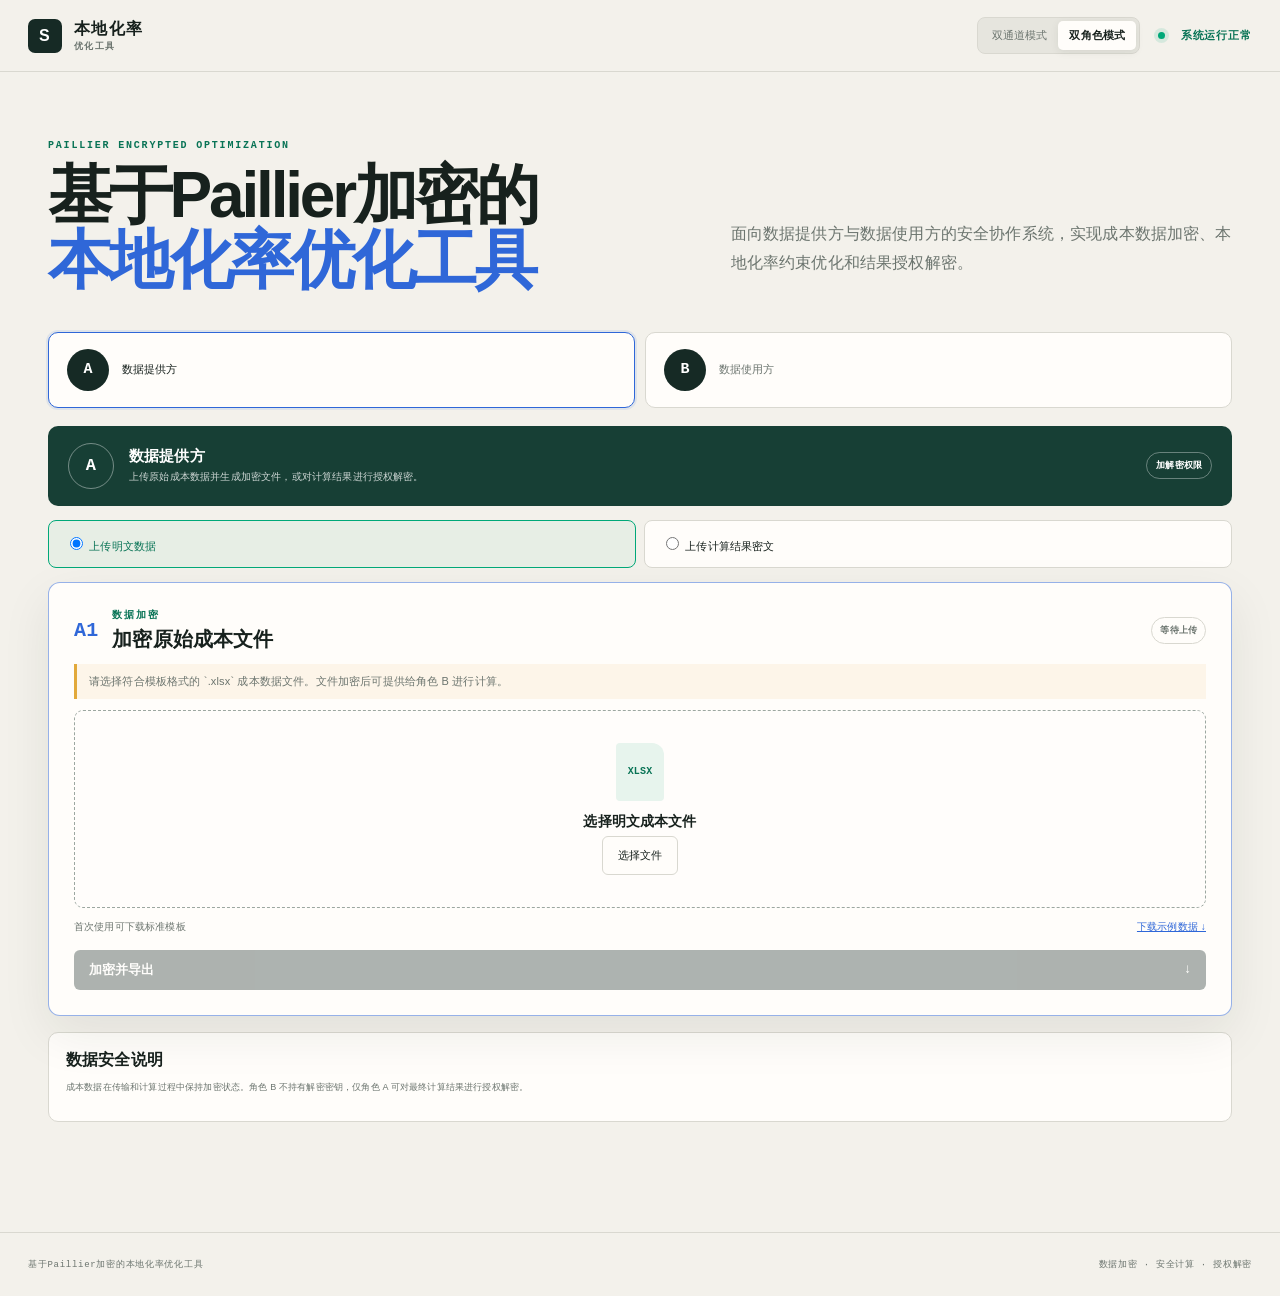
==== examples/optimization-demo/workflow.html @ 7ff5cc7e "feat(protocols): implement SOCI-plus secure protocols and optimization operator Replace the decrypt-" ====
<!doctype html>
<html lang="zh-CN"><head><meta charset="utf-8"><meta name="viewport" content="width=device-width,initial-scale=1"><title>基于Paillier加密的本地化率优化工具</title><link rel="stylesheet" href="styles.css"><link rel="stylesheet" href="workflow.css"><link rel="stylesheet" href="role-workflow.css"><link rel="stylesheet" href="mode-nav.css"></head>
<body><header class="topbar"><a class="brand" href="index.html"><span class="brand-mark">S</span><span>本地化率<b>优化工具</b></span></a><div class="top-actions"><nav class="mode-nav" aria-label="模式切换"><a href="index.html">双通道模式</a><a class="active" href="workflow.html">双角色模式</a></nav><span class="status"><i></i> 系统运行正常</span></div></header>
<main class="flow-main">
  <section class="flow-hero"><div><p class="eyebrow">PAILLIER ENCRYPTED OPTIMIZATION</p><h1>基于Paillier加密的<br><em>本地化率优化工具</em></h1></div><p>面向数据提供方与数据使用方的安全协作系统，实现成本数据加密、本地化率约束优化和结果授权解密。</p></section>
  <nav class="role-switch"><button class="active" data-role="owner"><b>A</b><span>数据提供方</span></button><button data-role="compute"><b>B</b><span>数据使用方</span></button></nav>

  <section class="role-panel" id="ownerPanel">
    <div class="role-banner owner"><span>A</span><div><b>数据提供方</b><p>上传原始成本数据并生成加密文件，或对计算结果进行授权解密。</p></div><em>加解密权限</em></div>
    <div class="input-choice"><label><input type="radio" name="ownerInput" value="plain" checked> 上传明文数据</label><label><input type="radio" name="ownerInput" value="encrypted"> 上传计算结果密文</label></div>
    <article class="flow-card active" id="ownerPlainCard"><div class="flow-card-head"><span class="big-step">A1</span><div><p class="step-label">数据加密</p><h2>加密原始成本文件</h2></div><span class="stage-state">等待上传</span></div><p class="privacy-note">请选择符合模板格式的 `.xlsx` 成本数据文件。文件加密后可提供给角色 B 进行计算。</p><div class="dropzone" id="ownerPlainDrop"><span class="file-glyph">XLSX</span><h3>选择明文成本文件</h3><input id="ownerPlainFile" type="file" accept=".xlsx" hidden><button class="secondary-button">选择文件</button></div><div class="sample-line"><span>首次使用可下载标准模板</span><a href="sample-costs.xlsx" download>下载示例数据 ↓</a></div><div id="ownerPlainMeta" class="file-meta hidden"></div><button id="ownerEncrypt" class="primary-action" disabled>加密并导出 <b>↓</b></button></article>
    <article class="flow-card hidden" id="ownerEncryptedCard"><div class="flow-card-head"><span class="big-step">A2</span><div><p class="step-label">结果解密</p><h2>解密计算结果</h2></div><span class="stage-state">等待上传</span></div><p class="privacy-note">请选择角色 B 返回的计算结果文件。系统仅解密结果列，原始成本数据保持密文状态。</p><div class="dropzone" id="ownerResultDrop"><span class="file-glyph dark-file">ENC</span><h3>选择计算结果文件</h3><input id="ownerResultFile" type="file" accept=".enc" hidden><button class="secondary-button">选择文件</button></div><div id="ownerResultMeta" class="package-check hidden"></div><button id="ownerDecrypt" class="primary-action" disabled>解密结果并导出 <b>◇</b></button><div id="ownerDecoded" class="decrypted-result hidden"></div></article>
  </section>

  <section class="role-panel hidden" id="computePanel">
    <div class="role-banner compute"><span>B</span><div><b>数据使用方</b><p>导入加密成本文件，设置本地化率要求并执行优化计算。</p></div><em>计算权限</em></div>
    <article class="flow-card active"><div class="flow-card-head"><span class="big-step">B1</span><div><p class="step-label">本地化率优化</p><h2>执行加密数据优化计算</h2></div><span class="stage-state">等待上传</span></div><div class="dropzone" id="computeDrop"><span class="file-glyph dark-file">ENC</span><h3>选择加密成本文件</h3><input id="computeFile" type="file" accept=".enc" hidden><button class="secondary-button">选择文件</button></div><div id="computeMeta" class="package-check hidden"></div><div class="threshold-row"><label>最低本地化率</label><input id="computeThreshold" type="number" min="0" max="0.999999" step="0.01" value="0.5"><span>取值范围：0 ≤ T &lt; 1</span></div><button id="computeOptimize" class="primary-action" disabled>开始优化计算 <b>→</b></button><div id="computeResult" class="result-cipher hidden"><span>加密计算结果</span><b>计算完成</b><code></code><small>结果需由角色 A 授权解密后方可查看。</small></div><button id="computeExport" class="primary-action hidden">导出计算结果 <b>↓</b></button></article>
  </section>
  <aside class="side-card role-boundary"><b>数据安全说明</b><p>成本数据在传输和计算过程中保持加密状态。角色 B 不持有解密密钥，仅角色 A 可对最终计算结果进行授权解密。</p></aside>
</main><footer><span>基于Paillier加密的本地化率优化工具</span><span>数据加密 · 安全计算 · 授权解密</span></footer><script src="role-workflow.js"></script></body></html>
---- examples/optimization-demo/styles.css ----
:root{--bg:#f3f1eb;--card:#fffdfa;--ink:#17211d;--muted:#6c756f;--line:#d9d8d0;--green:#00a878;--green-dark:#087355;--blue:#2f67d8;--navy:#162a25;--amber:#e2a93b;--shadow:0 18px 50px rgba(24,37,31,.08)}*{box-sizing:border-box}html{scroll-behavior:smooth}body{margin:0;background:var(--bg);color:var(--ink);font-family:Inter,"Noto Sans SC","Microsoft YaHei",sans-serif;letter-spacing:.01em}.topbar{height:72px;padding:0 max(28px,calc((100vw - 1400px)/2));display:flex;align-items:center;justify-content:space-between;border-bottom:1px solid var(--line);background:rgba(243,241,235,.88);backdrop-filter:blur(14px);position:sticky;top:0;z-index:20}.brand{display:flex;align-items:center;gap:12px;color:var(--ink);text-decoration:none;font-weight:800;letter-spacing:.08em}.brand b{display:block;font-size:9px;font-weight:600;letter-spacing:.16em;color:var(--muted)}.brand-mark{display:grid;place-items:center;width:34px;height:34px;background:var(--navy);color:white;border-radius:7px}.top-actions{display:flex;align-items:center;gap:18px}.status{font:600 11px monospace;color:var(--green-dark);letter-spacing:.08em}.status i{display:inline-block;width:7px;height:7px;background:var(--green);border-radius:50%;box-shadow:0 0 0 4px rgba(0,168,120,.12);margin-right:8px}.icon-button,.text-button{border:0;background:transparent;color:var(--muted);cursor:pointer}.icon-button{font-size:21px}main{max-width:1400px;margin:auto;padding:0 28px 80px}.hero{display:grid;grid-template-columns:1.2fr .8fr;gap:80px;align-items:end;padding:68px 0 52px}.eyebrow,.step-label{font:700 10px monospace;color:var(--green-dark);letter-spacing:.18em}.hero h1{font-size:clamp(44px,5vw,72px);line-height:1.02;margin:14px 0 0;letter-spacing:-.055em}.hero h1 em{font-style:normal;color:var(--green-dark)}.hero-copy{padding-bottom:7px}.hero-copy p{font-size:16px;line-height:1.8;color:var(--muted);max-width:570px}.legend{display:flex;gap:24px;margin-top:25px;font-size:12px;color:var(--muted)}.dot{display:inline-block;width:8px;height:8px;border-radius:2px;margin-right:7px}.dot.raw{background:var(--amber)}.dot.cipher{background:var(--blue)}.dot.enclave{background:var(--green)}.workspace{display:grid;grid-template-columns:minmax(410px,.86fr) minmax(560px,1.14fr);gap:20px;align-items:start}.panel,.results{background:var(--card);border:1px solid var(--line);border-radius:14px;box-shadow:var(--shadow)}.panel{padding:28px}.panel-head,.threshold-title,.solution-head,.result-title{display:flex;align-items:center;justify-content:space-between}.panel h2,.results h2{margin:3px 0;font-size:24px}.panel-head p{margin:0}.text-button{font-size:12px;text-decoration:underline;text-underline-offset:4px}.hint{font-size:12px;color:var(--muted);margin:15px 0}.table-wrap{max-height:370px;overflow:auto;border:1px solid var(--line);border-radius:8px}table{border-collapse:collapse;width:100%;font-size:12px}th{position:sticky;top:0;background:#eeece5;color:var(--muted);font:600 10px monospace;letter-spacing:.08em;z-index:2}th,td{padding:9px;border-bottom:1px solid var(--line);text-align:center}td:first-child{font-weight:700;color:var(--muted)}td input{width:100%;min-width:68px;padding:8px 7px;border:1px solid transparent;border-radius:5px;text-align:right;background:#f4f3ee;color:var(--ink);font:500 12px monospace}td input:focus{outline:0;border-color:var(--green);background:white;box-shadow:0 0 0 3px rgba(0,168,120,.1)}td input.unavailable{background:repeating-linear-gradient(135deg,#f3f1ec,#f3f1ec 4px,#ebe9e3 4px,#ebe9e3 8px)}.add-button{width:100%;padding:10px;border:1px dashed var(--line);background:transparent;color:var(--muted);cursor:pointer;margin-top:9px;border-radius:7px}.threshold-block{margin:25px 0}.threshold-title label{font-size:13px;font-weight:700}.threshold-title output{font:700 18px monospace;color:var(--green-dark)}input[type=range]{width:100%;accent-color:var(--green);margin:15px 0 5px}.range-label{display:flex;justify-content:space-between;color:var(--muted);font:9px monospace}.run-button{width:100%;border:0;border-radius:8px;padding:17px 20px;background:var(--navy);color:white;display:flex;justify-content:space-between;font-weight:700;cursor:pointer;transition:.2s}.run-button:hover{background:var(--green-dark);transform:translateY(-1px)}.run-button:disabled{opacity:.7}.run-state{font:600 10px monospace;padding:7px 10px;border:1px solid var(--line);border-radius:99px;color:var(--muted)}.pipeline{display:grid;grid-template-columns:1fr 1fr;gap:10px;margin-top:21px}.process-step{min-height:142px;border:1px solid var(--line);border-radius:9px;padding:17px;display:flex;gap:14px;position:relative;transition:.35s;background:rgba(255,255,255,.4)}.process-step.wide{grid-column:span 2;min-height:120px}.process-step.active{border-color:var(--blue);background:rgba(47,103,216,.055);box-shadow:inset 3px 0 var(--blue)}.process-step.done{border-color:rgba(0,168,120,.45)}.process-step.done .step-icon{background:var(--green);color:white;border-color:var(--green)}.step-icon{flex:0 0 34px;height:34px;border:1px solid var(--line);border-radius:50%;display:grid;place-items:center;font:700 10px monospace;color:var(--muted)}.step-icon.shield{border-radius:8px}.process-step h3{font-size:14px;margin:2px 0 8px}.process-step p{font-size:11px;line-height:1.55;color:var(--muted);margin:0}.process-step code{display:block;margin-top:10px;color:var(--blue);font-size:10px;white-space:normal}.metrics{display:flex;gap:35px;margin-top:14px}.metrics span{font-size:10px;color:var(--muted)}.metrics b{display:block;font:700 20px monospace;color:var(--ink);margin-bottom:3px}.enclave-tag{position:absolute;right:16px;top:16px;font:700 9px monospace;color:var(--green-dark);border:1px solid rgba(0,168,120,.35);padding:5px 8px;border-radius:3px}.disclaimer{display:flex;gap:14px;background:#f0eee7;margin-top:12px;padding:13px;border-radius:7px;font-size:10px;line-height:1.5;color:var(--muted)}.disclaimer b{color:var(--ink);white-space:nowrap}.results{margin-top:20px;padding:30px}.results.hidden{display:none}.optimal-badge{font:700 10px monospace;color:var(--green-dark);border:1px solid rgba(0,168,120,.35);padding:8px 11px;border-radius:99px}.result-grid{display:grid;grid-template-columns:repeat(3,1fr);gap:10px;margin:25px 0}.result-grid article{padding:22px;background:#f1efe9;border-radius:8px}.result-grid span,.result-grid small{display:block;font-size:10px;color:var(--muted)}.result-grid strong{display:block;font:700 28px monospace;margin:12px 0}.result-grid strong.valid{color:var(--green-dark)}.ratio-bar{height:4px;background:#d9d7d0;position:relative;margin-top:18px}.ratio-bar i{display:block;height:100%;width:0;background:var(--green);transition:width .7s}.ratio-bar em{position:absolute;top:-4px;height:12px;width:2px;background:var(--ink)}.solution-card{border:1px solid var(--line);border-radius:9px;padding:22px}.solution-head h3{font-size:14px}.solution-list{display:grid;grid-template-columns:repeat(5,1fr);gap:8px}.solution-item{padding:13px;background:#f4f2ed;border-radius:6px;border-top:2px solid var(--blue)}.solution-item span{display:block;font-size:9px;color:var(--muted)}.solution-item b{display:block;font-size:12px;margin:6px 0}.solution-item em{font:600 11px monospace;color:var(--green-dark);font-style:normal}.formula{display:flex;align-items:center;justify-content:flex-end;gap:12px;margin-top:22px;font-size:10px;color:var(--muted)}.formula b{font:700 13px monospace;color:var(--ink)}.formula i{font-style:normal;color:var(--green)}footer{max-width:1400px;margin:auto;padding:25px 28px;border-top:1px solid var(--line);display:flex;justify-content:space-between;color:var(--muted);font:9px monospace;letter-spacing:.08em}.error{color:#a33!important;border-color:#c77!important}@media(max-width:960px){.hero{grid-template-columns:1fr;gap:20px}.workspace{grid-template-columns:1fr}.result-grid{grid-template-columns:1fr}.solution-list{grid-template-columns:repeat(2,1fr)}}@media(max-width:580px){main{padding-inline:14px}.topbar{padding-inline:14px}.hero{padding-top:40px}.panel,.results{padding:18px}.pipeline{grid-template-columns:1fr}.process-step.wide{grid-column:auto}.solution-list{grid-template-columns:1fr}.legend{flex-wrap:wrap}.formula{flex-wrap:wrap;justify-content:flex-start}}
body.dark{--bg:#101714;--card:#17201c;--ink:#e9eee9;--muted:#9aa59e;--line:#34413b;--navy:#00a878;--shadow:0 18px 50px rgba(0,0,0,.2)}body.dark .topbar{background:rgba(16,23,20,.9)}body.dark th,body.dark .result-grid article,body.dark .disclaimer,body.dark .solution-item,body.dark td input{background:#202a26}body.dark .process-step{background:rgba(255,255,255,.015)}
.compare-workspace{grid-template-columns:minmax(350px,.58fr) minmax(680px,1.42fr)}.comparison{min-width:0}.compare-header{display:flex;align-items:center;justify-content:space-between;margin:0 3px 14px}.compare-header h2{margin:3px 0}.channel-grid{display:grid;grid-template-columns:1fr 1fr;gap:12px}.channel{background:var(--card);border:1px solid var(--line);border-radius:14px;padding:20px;box-shadow:var(--shadow);position:relative;overflow:hidden}.channel:before{content:"";position:absolute;left:0;right:0;top:0;height:3px}.plain-channel:before{background:var(--amber)}.cipher-channel:before{background:var(--blue)}.channel-head,.channel-head>div{display:flex;align-items:center;justify-content:space-between}.channel-head>div{justify-content:flex-start;gap:10px}.channel-head b{display:block;font-size:14px}.channel-head small{display:block;font:8px monospace;color:var(--muted);margin-top:3px;letter-spacing:.12em}.channel-index{display:grid;place-items:center;width:31px;height:31px;border-radius:50%;border:1px solid var(--line);font:700 11px monospace}.exposure{font:700 8px monospace;padding:5px 7px;border-radius:3px}.exposure.danger{color:#a66d00;background:rgba(226,169,59,.12)}.exposure.safe{color:var(--blue);background:rgba(47,103,216,.1)}.data-window{margin:17px 0 13px;border:1px solid var(--line);border-radius:7px;overflow:hidden;background:#f5f3ee}.cipher-window{background:#111c25;color:#9bc1ff;border-color:#2c465d}.window-bar{display:flex;justify-content:space-between;padding:8px 10px;border-bottom:1px solid var(--line);font:700 8px monospace;color:var(--muted)}.cipher-window .window-bar{border-color:#2c465d;color:#7f9aaf}.window-bar em{font-style:normal;font-weight:400}.matrix-preview{height:106px;padding:10px;overflow:auto;font:10px/1.65 monospace;white-space:pre;color:var(--ink)}.cipher-preview{color:#7eb1ff;overflow:hidden}.logic-list{list-style:none;margin:0;padding:0}.logic-list li{display:flex;gap:11px;padding:11px 4px;border-bottom:1px solid var(--line);opacity:.56;transition:.25s}.logic-list li.active{opacity:1;background:rgba(226,169,59,.055);padding-left:8px}.secure-list li.active{background:rgba(47,103,216,.06)}.logic-list li.done{opacity:1}.logic-list i{font:700 9px monospace;color:var(--muted);font-style:normal;margin-top:2px}.logic-list b{display:block;font-size:11px}.logic-list span{display:block;font-size:9px;color:var(--muted);margin-top:4px}.perf-box{background:rgba(226,169,59,.08);margin-top:15px;padding:13px;border-radius:7px}.secure-perf{background:rgba(47,103,216,.07)}.perf-box>span{font-size:9px;color:var(--muted)}.perf-box strong{display:block;font:700 23px monospace;margin:7px 0 3px}.perf-box small{display:block;color:var(--muted);font-size:8px;line-height:1.4}.info{border:1px solid var(--line);background:transparent;color:var(--muted);border-radius:50%;width:15px;height:15px;font:8px monospace;cursor:help}.workload-strip{display:grid;grid-template-columns:repeat(4,1fr);margin-top:12px;background:var(--card);border:1px solid var(--line);border-radius:8px}.workload-strip span{padding:13px;text-align:center;font-size:8px;color:var(--muted);border-right:1px solid var(--line)}.workload-strip span:last-child{border:0}.workload-strip b{display:block;font:700 16px monospace;color:var(--ink);margin-bottom:3px}.match-panel{display:grid;grid-template-columns:1fr auto 1fr auto;gap:16px;align-items:center;padding:17px 20px;margin:23px 0;background:linear-gradient(90deg,rgba(226,169,59,.08),rgba(0,168,120,.08),rgba(47,103,216,.08));border:1px solid var(--line);border-radius:8px}.match-panel div{text-align:center}.match-panel span{display:block;font-size:9px;color:var(--muted)}.match-panel b{display:block;font:700 13px monospace;margin-top:7px}.match-panel>i{font-style:normal;font-size:22px;color:var(--green)}.match-panel>em{font:700 9px monospace;font-style:normal;color:var(--green-dark);border:1px solid rgba(0,168,120,.3);border-radius:99px;padding:7px 9px}@media(max-width:1100px){.compare-workspace{grid-template-columns:1fr}.input-panel .table-wrap{max-height:290px}}@media(max-width:740px){.channel-grid{grid-template-columns:1fr}.workload-strip{grid-template-columns:1fr 1fr}.match-panel{grid-template-columns:1fr}.match-panel>i{transform:rotate(90deg)}body.dark .data-window{background:#202a26}}
---- examples/optimization-demo/workflow.css ----
.mode-link{font:600 10px monospace;color:var(--blue);text-decoration:none;border-bottom:1px solid currentColor;padding-bottom:3px}.flow-main{max-width:1240px}.flow-hero{display:grid;grid-template-columns:1.1fr .9fr;gap:70px;align-items:end;padding:58px 0 38px}.flow-hero h1{font-size:clamp(40px,5vw,66px);line-height:1.02;margin:12px 0 0;letter-spacing:-.05em}.flow-hero h1 em{font-style:normal;color:var(--blue)}.flow-hero>p{color:var(--muted);line-height:1.8}.flow-nav{display:grid;grid-template-columns:repeat(5,1fr);background:var(--card);border:1px solid var(--line);border-radius:10px;margin-bottom:18px;overflow:hidden;position:sticky;top:82px;z-index:10;box-shadow:var(--shadow)}.flow-nav button{border:0;border-right:1px solid var(--line);background:transparent;color:var(--muted);padding:14px;font-size:11px}.flow-nav button:last-child{border:0}.flow-nav i{font:700 9px monospace;font-style:normal;display:inline-grid;place-items:center;width:21px;height:21px;border:1px solid var(--line);border-radius:50%;margin-right:7px}.flow-nav button.current{color:var(--blue);background:rgba(47,103,216,.06)}.flow-nav button.done{color:var(--green-dark)}.flow-layout{display:grid;grid-template-columns:minmax(0,1fr) 255px;gap:18px}.flow-stage{display:grid;gap:14px}.flow-card{background:var(--card);border:1px solid var(--line);border-radius:12px;padding:25px;box-shadow:var(--shadow);transition:.3s}.flow-card.locked{opacity:.48;filter:saturate(.35);pointer-events:none}.flow-card.active{border-color:rgba(47,103,216,.5)}.flow-card.complete{border-color:rgba(0,168,120,.4)}.flow-card-head{display:grid;grid-template-columns:auto 1fr auto;gap:14px;align-items:center}.flow-card-head p,.flow-card-head h2{margin:0}.flow-card-head h2{font-size:20px;margin-top:4px}.big-step{font:700 20px monospace;color:var(--blue)}.stage-state{font:700 9px monospace;color:var(--muted);padding:6px 8px;border:1px solid var(--line);border-radius:99px}.privacy-note{font-size:11px;color:var(--muted);padding:10px 12px;background:rgba(226,169,59,.09);border-left:3px solid var(--amber)}.dropzone{border:1px dashed #9ca7a0;border-radius:9px;padding:32px;text-align:center;cursor:pointer;background:rgba(255,255,255,.25)}.dropzone.drag{border-color:var(--blue);background:rgba(47,103,216,.05)}.dropzone.compact{padding:22px}.dropzone h3{font-size:14px;margin:12px 0 5px}.dropzone p{font-size:10px;color:var(--muted)}.file-glyph{display:inline-grid;place-items:center;width:48px;height:58px;background:#e7f4ed;color:var(--green-dark);font:800 10px monospace;border-radius:4px 12px 4px 4px}.dark-file{background:#1c2c3a;color:#8dbdff}.secondary-button,.primary-action{border-radius:6px;padding:11px 15px;cursor:pointer}.secondary-button{border:1px solid var(--line);background:var(--card);color:var(--ink);font-size:11px}.primary-action{width:100%;margin-top:16px;border:0;background:var(--navy);color:white;display:flex;justify-content:space-between;font-weight:700}.primary-action:disabled{opacity:.35;cursor:not-allowed}.sample-line{display:flex;justify-content:space-between;font-size:10px;color:var(--muted);margin-top:12px}.sample-line a{color:var(--blue)}.hidden{display:none!important}.file-meta{display:grid;grid-template-columns:1fr auto;gap:8px;margin-top:12px;padding:12px;background:#f1efe9;border-radius:6px;font-size:10px}.file-meta b{color:var(--green-dark)}.adapter-line{display:grid;grid-template-columns:auto 1fr auto;gap:10px;align-items:center;padding:12px;background:#f1efe9;margin-top:17px;border-radius:6px;font-size:9px}.adapter-line b{font:700 10px monospace}.adapter-line em{font-style:normal;color:var(--muted)}.cipher-area{margin-top:15px;border:1px solid #2b465a;border-radius:7px;background:#101b23;color:#84b9ff;padding:13px}.cipher-head{display:flex;justify-content:space-between;font:9px monospace;color:#91a7b7}.cipher-grid{display:grid;grid-template-columns:repeat(5,minmax(0,1fr));gap:5px;margin:12px 0}.cipher-cell{overflow:hidden;padding:8px 6px;background:#162733;border-radius:3px;font:8px monospace;white-space:nowrap}.cipher-area p{font-size:8px;color:#7890a1;margin:0}.threshold-row{display:grid;grid-template-columns:1fr 120px auto;gap:12px;align-items:center;margin-top:16px;font-size:10px}.threshold-row input{padding:9px;border:1px solid var(--line);border-radius:5px;background:var(--bg);color:var(--ink)}.threshold-row span{color:var(--muted)}.compute-trace{display:grid;grid-template-columns:repeat(4,1fr);gap:6px;margin-top:14px}.compute-trace div{padding:10px;background:#f1efe9;border-radius:5px;font-size:8px;color:var(--muted)}.compute-trace i{display:block;width:7px;height:7px;background:var(--green);border-radius:50%;margin-bottom:7px}.result-cipher{margin-top:13px;padding:14px;background:#101b23;border-radius:6px;color:#8dbdff}.result-cipher span,.result-cipher small{display:block;font-size:8px;color:#7890a1}.result-cipher b{display:block;margin:5px 0}.result-cipher code{display:block;overflow:hidden;white-space:nowrap;font-size:9px}.package-view{display:flex;align-items:center;gap:14px;margin-top:16px}.package-icon{display:grid;place-items:center;width:58px;height:65px;background:var(--navy);color:white;border-radius:5px;font:700 12px monospace}.package-view b,.package-view span{display:block}.package-view span{font:9px monospace;color:var(--muted);margin-top:5px}.package-tree{margin-top:13px;padding:13px;background:#f1efe9;border-radius:6px;font-size:9px}.package-tree span{display:block;color:var(--muted);margin-bottom:7px}.package-tree code{line-height:1.8;white-space:normal}.package-check{padding:12px;margin-top:12px;border:1px solid rgba(0,168,120,.4);color:var(--green-dark);border-radius:6px;font-size:10px}.decrypted-result{margin-top:15px;border:1px solid rgba(0,168,120,.4);padding:17px;border-radius:7px}.decrypt-summary{display:grid;grid-template-columns:repeat(3,1fr);gap:8px;margin-bottom:13px}.decrypt-summary div{background:#f1efe9;padding:12px;border-radius:5px}.decrypt-summary span{display:block;font-size:8px;color:var(--muted)}.decrypt-summary b{display:block;font:700 16px monospace;margin-top:6px}.decrypt-solution{font:700 11px monospace;line-height:2}.flow-side{display:grid;align-content:start;gap:12px;position:sticky;top:150px}.side-card{background:var(--card);border:1px solid var(--line);border-radius:10px;padding:17px}.side-card h3{font-size:14px}.side-card p{font-size:9px;line-height:1.7;color:var(--muted)}#visibility{display:grid;gap:12px}#visibility div{display:grid;grid-template-columns:auto 1fr;gap:4px 8px;align-items:center;font-size:9px}#visibility i{grid-row:span 2;width:8px;height:8px;border-radius:50%}#visibility i.amber{background:var(--amber)}#visibility i.blue{background:var(--blue)}#visibility i.green{background:var(--green)}#visibility b{font-size:9px;color:var(--muted)}.side-card.warning{border-color:rgba(226,169,59,.45)}.side-card.warning>b{font-size:10px}@media(max-width:900px){.flow-layout{grid-template-columns:1fr}.flow-side{position:static;grid-template-columns:repeat(3,1fr)}.flow-hero{grid-template-columns:1fr;gap:15px}}@media(max-width:620px){.flow-nav button{font-size:0}.flow-nav i{margin:0}.flow-side{grid-template-columns:1fr}.compute-trace{grid-template-columns:1fr 1fr}.cipher-grid{grid-template-columns:repeat(2,1fr)}.adapter-line{grid-template-columns:1fr}.decrypt-summary{grid-template-columns:1fr}}
---- examples/optimization-demo/role-workflow.css ----
.role-switch{display:grid;grid-template-columns:1fr 1fr;gap:10px;margin:0 0 18px}.role-switch button{display:flex;align-items:center;gap:13px;border:1px solid var(--line);border-radius:10px;padding:16px 18px;background:var(--card);color:var(--muted);cursor:pointer;text-align:left}.role-switch button.active{border-color:var(--blue);box-shadow:0 0 0 2px rgba(47,103,216,.1);color:var(--ink)}.role-switch b{display:grid;place-items:center;background:var(--navy);color:#fff;border-radius:50%;width:42px;height:42px;font:800 15px monospace}.role-switch span{font-size:11px}.role-panel{display:grid;gap:14px}.role-banner{display:grid;grid-template-columns:auto 1fr auto;gap:15px;align-items:center;padding:17px 20px;border-radius:10px;color:#fff}.role-banner.owner{background:#173f35}.role-banner.compute{background:#17314b}.role-banner>span{display:grid;place-items:center;width:46px;height:46px;border:1px solid rgba(255,255,255,.4);border-radius:50%;font:800 17px monospace}.role-banner b{font-size:15px}.role-banner p{margin:4px 0 0;font-size:10px;opacity:.78}.role-banner em{font-style:normal;font:700 9px monospace;border:1px solid rgba(255,255,255,.35);padding:6px 9px;border-radius:99px}.input-choice{display:grid;grid-template-columns:1fr 1fr;gap:8px}.input-choice label{padding:13px 16px;border:1px solid var(--line);background:var(--card);border-radius:8px;font-size:11px;cursor:pointer}.input-choice label:has(input:checked){border-color:var(--green);color:var(--green-dark);background:rgba(0,168,120,.05)}.role-boundary{margin:16px 0 30px}.role-panel .flow-card{max-width:none}.role-panel .result-cipher{min-width:0;overflow:hidden}.role-panel .result-cipher code{display:block;max-width:100%;white-space:normal;overflow-wrap:anywhere;word-break:break-all;line-height:1.65}@media(max-width:620px){.role-switch,.input-choice{grid-template-columns:1fr}.role-banner{grid-template-columns:auto 1fr}.role-banner em{grid-column:2}}
---- examples/optimization-demo/mode-nav.css ----
.mode-nav{display:flex;align-items:center;padding:3px;background:rgba(23,33,29,.06);border:1px solid var(--line);border-radius:8px}.mode-nav a{padding:7px 11px;border-radius:5px;color:var(--muted);text-decoration:none;font-size:11px;white-space:nowrap}.mode-nav a.active{background:var(--card);color:var(--ink);font-weight:700;box-shadow:0 2px 8px rgba(24,37,31,.08)}@media(max-width:620px){.top-actions .status{display:none}.mode-nav a{padding:7px 8px;font-size:10px}}
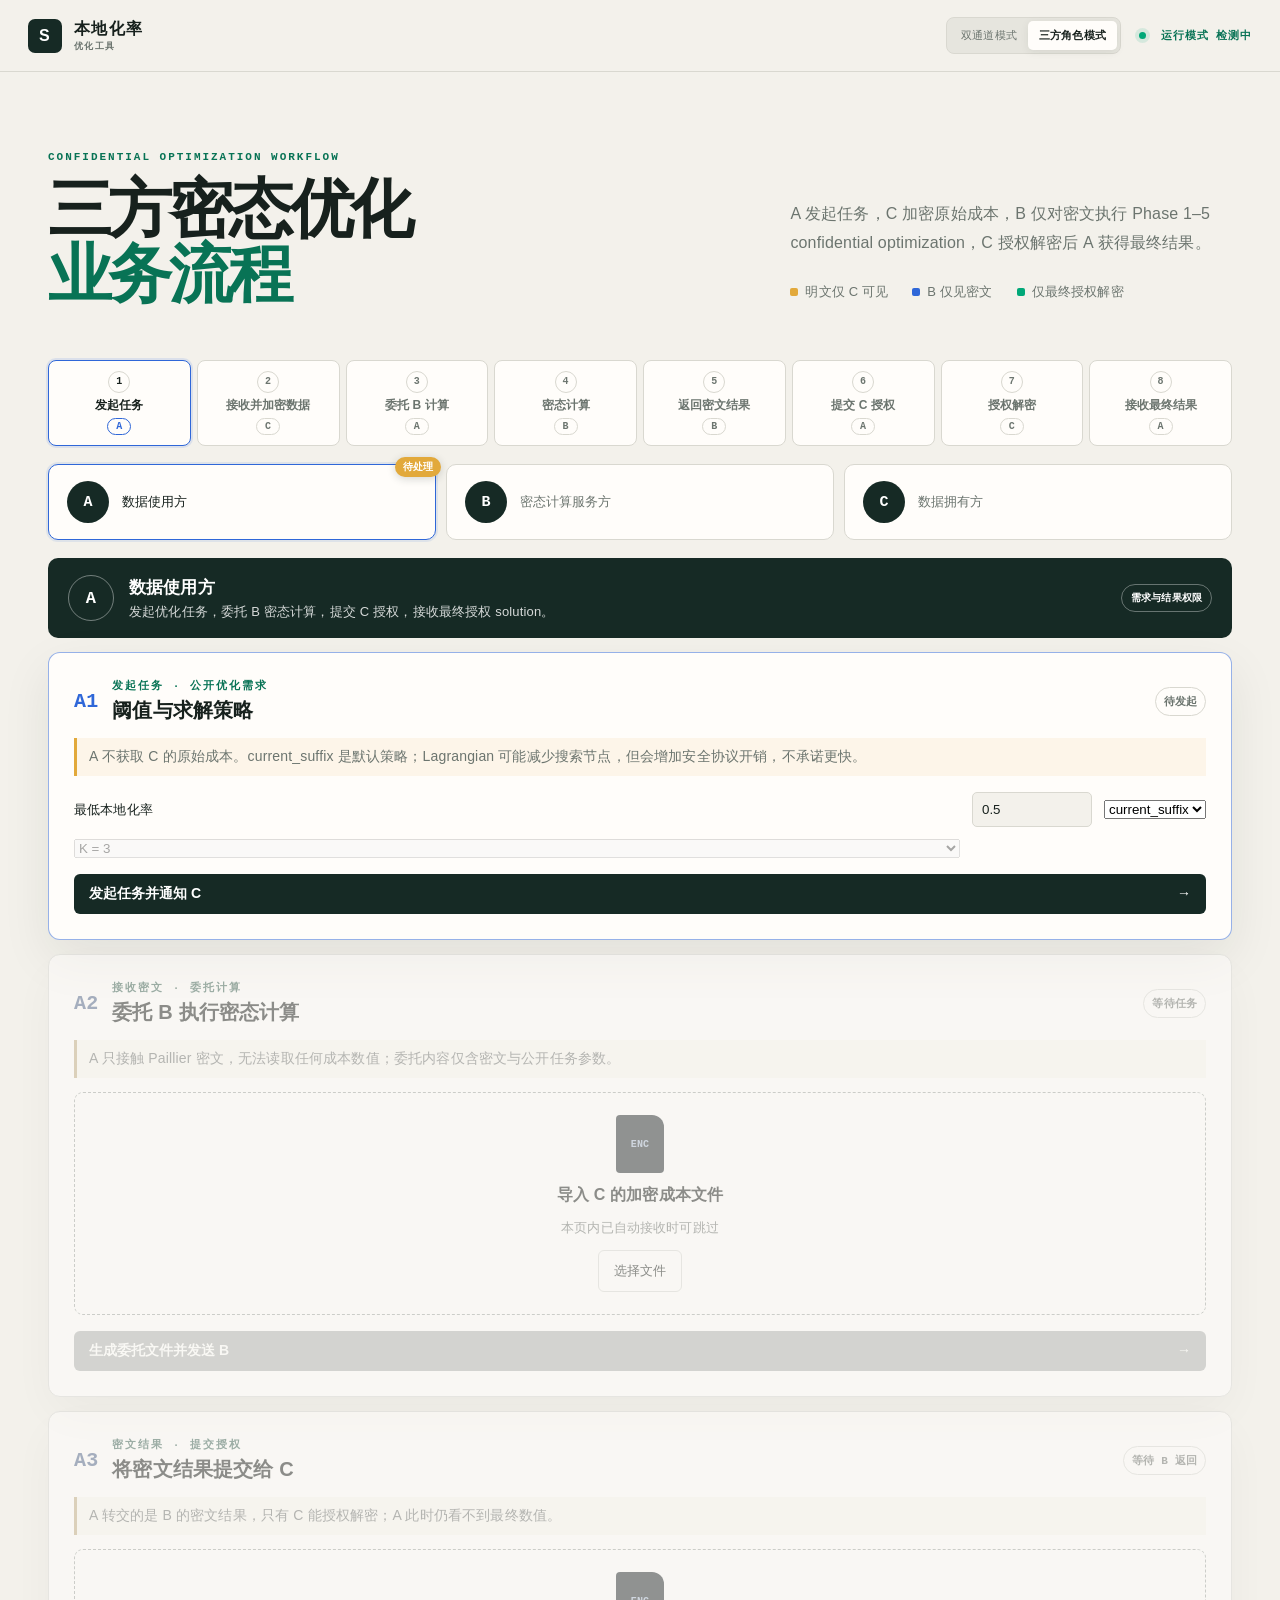
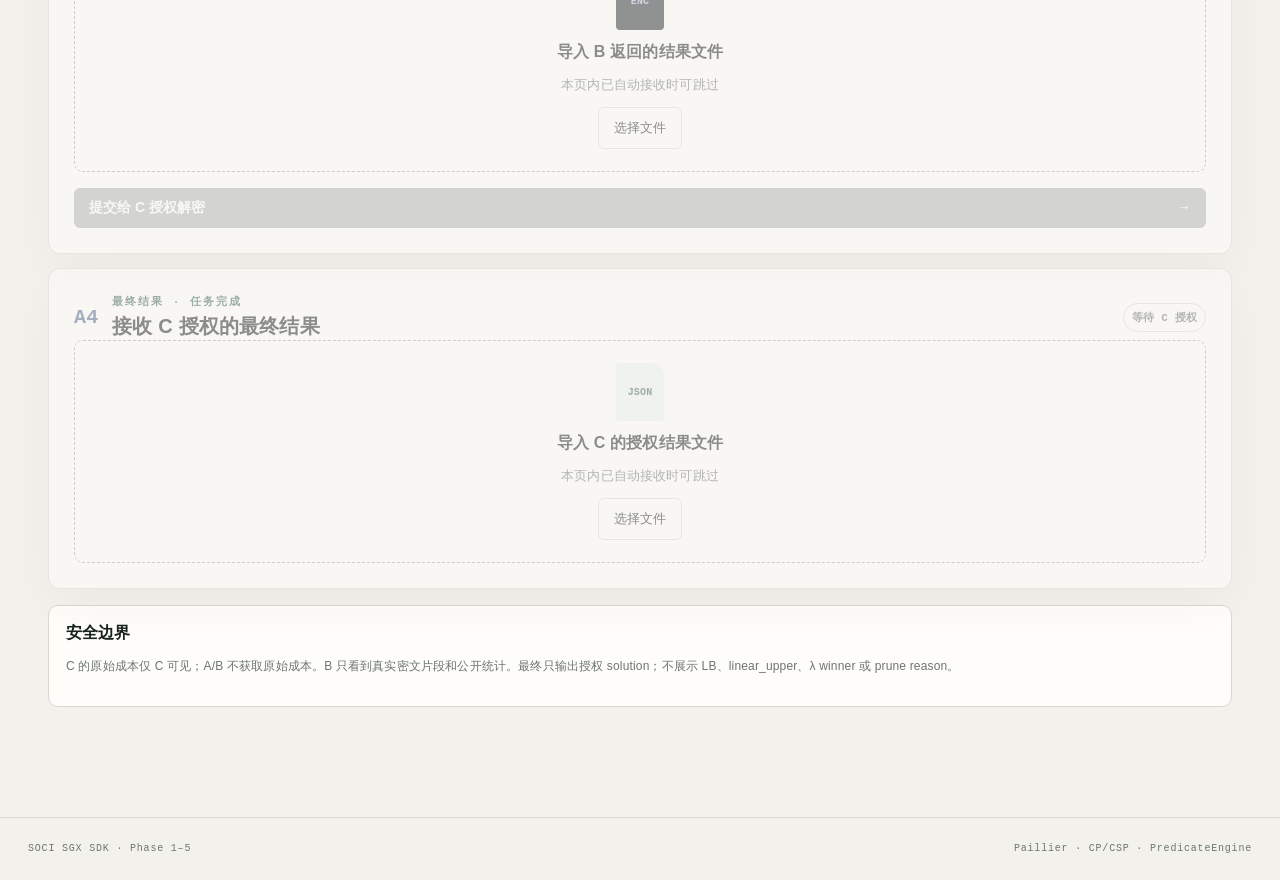
==== commit d3b30ffb: "demo: rework three-party flow, fix 04->05 transition, improve readability - dual-channel: always act" ====
--- a/examples/optimization-demo/workflow.html
+++ b/examples/optimization-demo/workflow.html
@@ -1,20 +1,133 @@
 <!doctype html>
-<html lang="zh-CN"><head><meta charset="utf-8"><meta name="viewport" content="width=device-width,initial-scale=1"><title>基于Paillier加密的本地化率优化工具</title><link rel="stylesheet" href="styles.css"><link rel="stylesheet" href="workflow.css"><link rel="stylesheet" href="role-workflow.css"><link rel="stylesheet" href="mode-nav.css"></head>
-<body><header class="topbar"><a class="brand" href="index.html"><span class="brand-mark">S</span><span>本地化率<b>优化工具</b></span></a><div class="top-actions"><nav class="mode-nav" aria-label="模式切换"><a href="index.html">双通道模式</a><a class="active" href="workflow.html">双角色模式</a></nav><span class="status"><i></i> 系统运行正常</span></div></header>
-<main class="flow-main">
-  <section class="flow-hero"><div><p class="eyebrow">PAILLIER ENCRYPTED OPTIMIZATION</p><h1>基于Paillier加密的<br><em>本地化率优化工具</em></h1></div><p>面向数据提供方与数据使用方的安全协作系统，实现成本数据加密、本地化率约束优化和结果授权解密。</p></section>
-  <nav class="role-switch"><button class="active" data-role="owner"><b>A</b><span>数据提供方</span></button><button data-role="compute"><b>B</b><span>数据使用方</span></button></nav>
+<html lang="zh-CN">
+<head>
+  <meta charset="utf-8">
+  <meta name="viewport" content="width=device-width,initial-scale=1">
+  <title>三方密态优化业务流程 · 本地化率优化工具</title>
+  <link rel="stylesheet" href="styles.css">
+  <link rel="stylesheet" href="workflow.css">
+  <link rel="stylesheet" href="role-workflow.css">
+  <link rel="stylesheet" href="mode-nav.css">
+</head>
+<body>
+  <header class="topbar">
+    <a class="brand" href="index.html"><span class="brand-mark">S</span><span>本地化率<b>优化工具</b></span></a>
+    <div class="top-actions"><nav class="mode-nav" aria-label="模式切换"><a href="index.html">双通道模式</a><a class="active" href="workflow.html">三方角色模式</a></nav><span class="status"><i></i> 运行模式 <b data-runtime-mode>检测中</b></span></div>
+  </header>
 
-  <section class="role-panel" id="ownerPanel">
-    <div class="role-banner owner"><span>A</span><div><b>数据提供方</b><p>上传原始成本数据并生成加密文件，或对计算结果进行授权解密。</p></div><em>加解密权限</em></div>
-    <div class="input-choice"><label><input type="radio" name="ownerInput" value="plain" checked> 上传明文数据</label><label><input type="radio" name="ownerInput" value="encrypted"> 上传计算结果密文</label></div>
-    <article class="flow-card active" id="ownerPlainCard"><div class="flow-card-head"><span class="big-step">A1</span><div><p class="step-label">数据加密</p><h2>加密原始成本文件</h2></div><span class="stage-state">等待上传</span></div><p class="privacy-note">请选择符合模板格式的 `.xlsx` 成本数据文件。文件加密后可提供给角色 B 进行计算。</p><div class="dropzone" id="ownerPlainDrop"><span class="file-glyph">XLSX</span><h3>选择明文成本文件</h3><input id="ownerPlainFile" type="file" accept=".xlsx" hidden><button class="secondary-button">选择文件</button></div><div class="sample-line"><span>首次使用可下载标准模板</span><a href="sample-costs.xlsx" download>下载示例数据 ↓</a></div><div id="ownerPlainMeta" class="file-meta hidden"></div><button id="ownerEncrypt" class="primary-action" disabled>加密并导出 <b>↓</b></button></article>
-    <article class="flow-card hidden" id="ownerEncryptedCard"><div class="flow-card-head"><span class="big-step">A2</span><div><p class="step-label">结果解密</p><h2>解密计算结果</h2></div><span class="stage-state">等待上传</span></div><p class="privacy-note">请选择角色 B 返回的计算结果文件。系统仅解密结果列，原始成本数据保持密文状态。</p><div class="dropzone" id="ownerResultDrop"><span class="file-glyph dark-file">ENC</span><h3>选择计算结果文件</h3><input id="ownerResultFile" type="file" accept=".enc" hidden><button class="secondary-button">选择文件</button></div><div id="ownerResultMeta" class="package-check hidden"></div><button id="ownerDecrypt" class="primary-action" disabled>解密结果并导出 <b>◇</b></button><div id="ownerDecoded" class="decrypted-result hidden"></div></article>
-  </section>
+  <main class="flow-main">
+    <section class="hero">
+      <div><p class="eyebrow">CONFIDENTIAL OPTIMIZATION WORKFLOW</p><h1>三方密态优化<br><em>业务流程</em></h1></div>
+      <div class="hero-copy"><p>A 发起任务，C 加密原始成本，B 仅对密文执行 Phase 1–5 confidential optimization，C 授权解密后 A 获得最终结果。</p><div class="legend"><span><i class="dot raw"></i>明文仅 C 可见</span><span><i class="dot cipher"></i>B 仅见密文</span><span><i class="dot enclave"></i>仅最终授权解密</span></div></div>
+    </section>
 
-  <section class="role-panel hidden" id="computePanel">
-    <div class="role-banner compute"><span>B</span><div><b>数据使用方</b><p>导入加密成本文件，设置本地化率要求并执行优化计算。</p></div><em>计算权限</em></div>
-    <article class="flow-card active"><div class="flow-card-head"><span class="big-step">B1</span><div><p class="step-label">本地化率优化</p><h2>执行加密数据优化计算</h2></div><span class="stage-state">等待上传</span></div><div class="dropzone" id="computeDrop"><span class="file-glyph dark-file">ENC</span><h3>选择加密成本文件</h3><input id="computeFile" type="file" accept=".enc" hidden><button class="secondary-button">选择文件</button></div><div id="computeMeta" class="package-check hidden"></div><div class="threshold-row"><label>最低本地化率</label><input id="computeThreshold" type="number" min="0" max="0.999999" step="0.01" value="0.5"><span>取值范围：0 ≤ T &lt; 1</span></div><button id="computeOptimize" class="primary-action" disabled>开始优化计算 <b>→</b></button><div id="computeResult" class="result-cipher hidden"><span>加密计算结果</span><b>计算完成</b><code></code><small>结果需由角色 A 授权解密后方可查看。</small></div><button id="computeExport" class="primary-action hidden">导出计算结果 <b>↓</b></button></article>
-  </section>
-  <aside class="side-card role-boundary"><b>数据安全说明</b><p>成本数据在传输和计算过程中保持加密状态。角色 B 不持有解密密钥，仅角色 A 可对最终计算结果进行授权解密。</p></aside>
-</main><footer><span>基于Paillier加密的本地化率优化工具</span><span>数据加密 · 安全计算 · 授权解密</span></footer><script src="role-workflow.js"></script></body></html>
+    <nav class="biz-steps" id="bizSteps" aria-label="业务流程进度">
+      <button data-biz="0"><i>1</i><b>发起任务</b><span>A</span></button>
+      <button data-biz="1"><i>2</i><b>接收并加密数据</b><span>C</span></button>
+      <button data-biz="2"><i>3</i><b>委托 B 计算</b><span>A</span></button>
+      <button data-biz="3"><i>4</i><b>密态计算</b><span>B</span></button>
+      <button data-biz="4"><i>5</i><b>返回密文结果</b><span>B</span></button>
+      <button data-biz="5"><i>6</i><b>提交 C 授权</b><span>A</span></button>
+      <button data-biz="6"><i>7</i><b>授权解密</b><span>C</span></button>
+      <button data-biz="7"><i>8</i><b>接收最终结果</b><span>A</span></button>
+    </nav>
+
+    <nav class="role-switch" aria-label="角色切换">
+      <button class="active" data-role="user"><b>A</b><span>数据使用方</span><em class="role-todo hidden" data-todo="user">待处理</em></button>
+      <button data-role="compute"><b>B</b><span>密态计算服务方</span><em class="role-todo hidden" data-todo="compute">待处理</em></button>
+      <button data-role="owner"><b>C</b><span>数据拥有方</span><em class="role-todo hidden" data-todo="owner">待处理</em></button>
+    </nav>
+
+    <section class="role-panel" id="userPanel">
+      <div class="role-banner user"><span>A</span><div><b>数据使用方</b><p>发起优化任务，委托 B 密态计算，提交 C 授权，接收最终授权 solution。</p></div><em>需求与结果权限</em></div>
+
+      <article class="flow-card active" id="aTaskCard">
+        <div class="flow-card-head"><span class="big-step">A1</span><div><p class="step-label">发起任务 · 公开优化需求</p><h2>阈值与求解策略</h2></div><span class="stage-state">待发起</span></div>
+        <p class="privacy-note">A 不获取 C 的原始成本。current_suffix 是默认策略；Lagrangian 可能减少搜索节点，但会增加安全协议开销，不承诺更快。</p>
+        <div class="threshold-row"><label>最低本地化率</label><input id="aThreshold" type="number" min="0" max="0.999999" step="0.01" value="0.5"><select id="aStrategy"><option value="current_suffix">current_suffix</option><option value="lagrangian">lagrangian</option></select><select id="aGrid" disabled><option value="3">K = 3</option><option value="5">K = 5</option><option value="9">K = 9</option></select></div>
+        <button id="aStart" class="primary-action">发起任务并通知 C <b>→</b></button>
+        <div id="aTaskMeta" class="file-meta hidden"></div>
+      </article>
+
+      <article class="flow-card locked" id="aDelegateCard">
+        <div class="flow-card-head"><span class="big-step">A2</span><div><p class="step-label">接收密文 · 委托计算</p><h2>委托 B 执行密态计算</h2></div><span class="stage-state">等待 C 加密</span></div>
+        <p class="privacy-note">A 只接触 Paillier 密文，无法读取任何成本数值；委托内容仅含密文与公开任务参数。</p>
+        <div id="aCipherMeta" class="package-check hidden"></div>
+        <div class="dropzone compact" id="aCipherDrop"><span class="file-glyph dark-file">ENC</span><h3>导入 C 的加密成本文件</h3><p>本页内已自动接收时可跳过</p><input id="aCipherFile" type="file" accept=".enc" hidden><button class="secondary-button">选择文件</button></div>
+        <button id="aDelegate" class="primary-action" disabled>生成委托文件并发送 B <b>→</b></button>
+      </article>
+
+      <article class="flow-card locked" id="aSubmitCard">
+        <div class="flow-card-head"><span class="big-step">A3</span><div><p class="step-label">密文结果 · 提交授权</p><h2>将密文结果提交给 C</h2></div><span class="stage-state">等待 B 返回</span></div>
+        <p class="privacy-note">A 转交的是 B 的密文结果，只有 C 能授权解密；A 此时仍看不到最终数值。</p>
+        <div id="aResultMeta" class="package-check hidden"></div>
+        <div class="dropzone compact" id="aResultDrop"><span class="file-glyph dark-file">ENC</span><h3>导入 B 返回的结果文件</h3><p>本页内已自动接收时可跳过</p><input id="aResultFile" type="file" accept=".enc" hidden><button class="secondary-button">选择文件</button></div>
+        <button id="aSubmit" class="primary-action" disabled>提交给 C 授权解密 <b>→</b></button>
+      </article>
+
+      <article class="flow-card locked" id="aFinalCard">
+        <div class="flow-card-head"><span class="big-step">A4</span><div><p class="step-label">最终结果 · 任务完成</p><h2>接收 C 授权的最终结果</h2></div><span class="stage-state">等待 C 授权</span></div>
+        <div class="dropzone compact" id="aFinalDrop"><span class="file-glyph">JSON</span><h3>导入 C 的授权结果文件</h3><p>本页内已自动接收时可跳过</p><input id="aFinalFile" type="file" accept=".json" hidden><button class="secondary-button">选择文件</button></div>
+        <div id="aFinalResult" class="decrypted-result hidden"></div>
+      </article>
+    </section>
+
+    <section class="role-panel hidden" id="ownerPanel">
+      <div class="role-banner owner"><span>C</span><div><b>数据拥有方</b><p>原始成本仅 C 可见；接收 A 的任务，加密数据，并最终授权解密结果。</p></div><em>数据加密与授权权限</em></div>
+
+      <article class="flow-card locked" id="cEncryptCard">
+        <div class="flow-card-head"><span class="big-step">C1</span><div><p class="step-label">接收任务 · 数据加密</p><h2>加密原始成本文件</h2></div><span class="stage-state">等待 A 发起任务</span></div>
+        <div id="cTaskMeta" class="file-meta hidden"></div>
+        <p class="privacy-note">选择 `.xlsx`。加密后 A/B 只能得到不可读密文，明文不会离开本面板。</p>
+        <div class="dropzone" id="cPlainDrop"><span class="file-glyph">XLSX</span><h3>选择明文成本文件</h3><input id="cPlainFile" type="file" accept=".xlsx" hidden><button class="secondary-button">选择文件</button></div>
+        <div class="sample-line"><span>标准模板</span><a href="sample-costs.xlsx" download>下载示例数据 ↓</a></div>
+        <div id="cPlainMeta" class="file-meta hidden"></div>
+        <button id="cEncrypt" class="primary-action" disabled>按任务加密并导出密文 <b>↓</b></button>
+      </article>
+
+      <article class="flow-card locked" id="cDecryptCard">
+        <div class="flow-card-head"><span class="big-step">C2</span><div><p class="step-label">最终授权</p><h2>授权解密并交付 A</h2></div><span class="stage-state">等待 A 提交</span></div>
+        <p class="privacy-note">只解析最终授权 solution 与结果，不解析中间 bound 或比较关系。</p>
+        <div id="cResultMeta" class="package-check hidden"></div>
+        <div class="dropzone compact" id="cResultDrop"><span class="file-glyph dark-file">ENC</span><h3>导入 A 提交的结果文件</h3><p>本页内已自动接收时可跳过</p><input id="cResultFile" type="file" accept=".enc" hidden><button class="secondary-button">选择文件</button></div>
+        <button id="cDecrypt" class="primary-action" disabled>授权解密 <b>◇</b></button>
+        <div id="cDecoded" class="decrypted-result hidden"></div>
+        <button id="cExport" class="primary-action hidden">重新导出授权结果给 A <b>↓</b></button>
+      </article>
+    </section>
+
+    <section class="role-panel hidden" id="computePanel">
+      <div class="role-banner compute"><span>B</span><div><b>密态计算服务方</b><p>仅接触密文与公开任务参数，执行 Encrypted B&amp;B 和 PredicateEngine。</p></div><em>仅密态计算</em></div>
+
+      <article class="flow-card locked" id="bComputeCard">
+        <div class="flow-card-head"><span class="big-step">B1</span><div><p class="step-label">Confidential optimization</p><h2>执行密态优化计算</h2></div><span class="stage-state">等待 A 委托</span></div>
+        <p class="privacy-note">B 只得到密文和公开阈值/策略，不获知原始成本；不展示 LB、linear_upper、λ winner 或 prune reason。</p>
+        <div class="dropzone compact" id="bTaskDrop"><span class="file-glyph dark-file">ENC</span><h3>导入 A 的委托文件</h3><p>本页内已自动接收时可跳过</p><input id="bTaskFile" type="file" accept=".enc" hidden><button class="secondary-button">选择文件</button></div>
+        <div id="bTaskMeta" class="package-check hidden"></div>
+        <div class="task-params" id="bParams"></div>
+        <button id="bCompute" class="primary-action" disabled>开始密态计算 <b>→</b></button>
+        <div id="bProgress" class="compute-progress hidden">
+          <div class="cp-head"><b id="cpPhase">正在进行密态最优化计算</b><span id="cpPct">0%</span></div>
+          <div class="cp-bar"><i id="cpFill"></i></div>
+          <div class="cp-meta"><span id="cpElapsed">已用 0s</span><span id="cpEta">预计剩余 —</span></div>
+          <small class="cp-note">阶段与剩余时间为前端估算展示，不包含任何密态中间值。</small>
+        </div>
+        <div id="bError" class="compute-error hidden"><span id="bErrorText"></span><button id="bRetry" class="secondary-button">重试</button></div>
+      </article>
+
+      <article class="flow-card locked" id="bReturnCard">
+        <div class="flow-card-head"><span class="big-step">B2</span><div><p class="step-label">密文结果 · 返回 A</p><h2>将密文结果返回 A</h2></div><span class="stage-state">等待计算完成</span></div>
+        <p class="privacy-note">返回内容只有密文结果与公开统计，B 同样无法读取最终数值。</p>
+        <div id="bStats" class="result-cipher hidden"><span>真实密态结果与统计</span><b>计算完成</b><code></code><small></small></div>
+        <button id="bExport" class="primary-action" disabled>导出密文结果并返回 A <b>↓</b></button>
+      </article>
+    </section>
+
+    <div id="flowComplete" class="flow-complete hidden"><b>✓ 业务流程完成</b><span>A 已收到 C 授权的最终优化结果；全过程原始成本仅 C 可见。</span></div>
+
+    <aside class="side-card role-boundary"><b>安全边界</b><p>C 的原始成本仅 C 可见；A/B 不获取原始成本。B 只看到真实密文片段和公开统计。最终只输出授权 solution；不展示 LB、linear_upper、λ winner 或 prune reason。</p></aside>
+  </main>
+  <footer><span>SOCI SGX SDK · Phase 1–5</span><span>Paillier · CP/CSP · PredicateEngine</span></footer>
+  <script src="role-workflow.js"></script>
+</body>
+</html>
--- a/examples/optimization-demo/styles.css
+++ b/examples/optimization-demo/styles.css
@@ -1,3 +1,3 @@
-:root{--bg:#f3f1eb;--card:#fffdfa;--ink:#17211d;--muted:#6c756f;--line:#d9d8d0;--green:#00a878;--green-dark:#087355;--blue:#2f67d8;--navy:#162a25;--amber:#e2a93b;--shadow:0 18px 50px rgba(24,37,31,.08)}*{box-sizing:border-box}html{scroll-behavior:smooth}body{margin:0;background:var(--bg);color:var(--ink);font-family:Inter,"Noto Sans SC","Microsoft YaHei",sans-serif;letter-spacing:.01em}.topbar{height:72px;padding:0 max(28px,calc((100vw - 1400px)/2));display:flex;align-items:center;justify-content:space-between;border-bottom:1px solid var(--line);background:rgba(243,241,235,.88);backdrop-filter:blur(14px);position:sticky;top:0;z-index:20}.brand{display:flex;align-items:center;gap:12px;color:var(--ink);text-decoration:none;font-weight:800;letter-spacing:.08em}.brand b{display:block;font-size:9px;font-weight:600;letter-spacing:.16em;color:var(--muted)}.brand-mark{display:grid;place-items:center;width:34px;height:34px;background:var(--navy);color:white;border-radius:7px}.top-actions{display:flex;align-items:center;gap:18px}.status{font:600 11px monospace;color:var(--green-dark);letter-spacing:.08em}.status i{display:inline-block;width:7px;height:7px;background:var(--green);border-radius:50%;box-shadow:0 0 0 4px rgba(0,168,120,.12);margin-right:8px}.icon-button,.text-button{border:0;background:transparent;color:var(--muted);cursor:pointer}.icon-button{font-size:21px}main{max-width:1400px;margin:auto;padding:0 28px 80px}.hero{display:grid;grid-template-columns:1.2fr .8fr;gap:80px;align-items:end;padding:68px 0 52px}.eyebrow,.step-label{font:700 10px monospace;color:var(--green-dark);letter-spacing:.18em}.hero h1{font-size:clamp(44px,5vw,72px);line-height:1.02;margin:14px 0 0;letter-spacing:-.055em}.hero h1 em{font-style:normal;color:var(--green-dark)}.hero-copy{padding-bottom:7px}.hero-copy p{font-size:16px;line-height:1.8;color:var(--muted);max-width:570px}.legend{display:flex;gap:24px;margin-top:25px;font-size:12px;color:var(--muted)}.dot{display:inline-block;width:8px;height:8px;border-radius:2px;margin-right:7px}.dot.raw{background:var(--amber)}.dot.cipher{background:var(--blue)}.dot.enclave{background:var(--green)}.workspace{display:grid;grid-template-columns:minmax(410px,.86fr) minmax(560px,1.14fr);gap:20px;align-items:start}.panel,.results{background:var(--card);border:1px solid var(--line);border-radius:14px;box-shadow:var(--shadow)}.panel{padding:28px}.panel-head,.threshold-title,.solution-head,.result-title{display:flex;align-items:center;justify-content:space-between}.panel h2,.results h2{margin:3px 0;font-size:24px}.panel-head p{margin:0}.text-button{font-size:12px;text-decoration:underline;text-underline-offset:4px}.hint{font-size:12px;color:var(--muted);margin:15px 0}.table-wrap{max-height:370px;overflow:auto;border:1px solid var(--line);border-radius:8px}table{border-collapse:collapse;width:100%;font-size:12px}th{position:sticky;top:0;background:#eeece5;color:var(--muted);font:600 10px monospace;letter-spacing:.08em;z-index:2}th,td{padding:9px;border-bottom:1px solid var(--line);text-align:center}td:first-child{font-weight:700;color:var(--muted)}td input{width:100%;min-width:68px;padding:8px 7px;border:1px solid transparent;border-radius:5px;text-align:right;background:#f4f3ee;color:var(--ink);font:500 12px monospace}td input:focus{outline:0;border-color:var(--green);background:white;box-shadow:0 0 0 3px rgba(0,168,120,.1)}td input.unavailable{background:repeating-linear-gradient(135deg,#f3f1ec,#f3f1ec 4px,#ebe9e3 4px,#ebe9e3 8px)}.add-button{width:100%;padding:10px;border:1px dashed var(--line);background:transparent;color:var(--muted);cursor:pointer;margin-top:9px;border-radius:7px}.threshold-block{margin:25px 0}.threshold-title label{font-size:13px;font-weight:700}.threshold-title output{font:700 18px monospace;color:var(--green-dark)}input[type=range]{width:100%;accent-color:var(--green);margin:15px 0 5px}.range-label{display:flex;justify-content:space-between;color:var(--muted);font:9px monospace}.run-button{width:100%;border:0;border-radius:8px;padding:17px 20px;background:var(--navy);color:white;display:flex;justify-content:space-between;font-weight:700;cursor:pointer;transition:.2s}.run-button:hover{background:var(--green-dark);transform:translateY(-1px)}.run-button:disabled{opacity:.7}.run-state{font:600 10px monospace;padding:7px 10px;border:1px solid var(--line);border-radius:99px;color:var(--muted)}.pipeline{display:grid;grid-template-columns:1fr 1fr;gap:10px;margin-top:21px}.process-step{min-height:142px;border:1px solid var(--line);border-radius:9px;padding:17px;display:flex;gap:14px;position:relative;transition:.35s;background:rgba(255,255,255,.4)}.process-step.wide{grid-column:span 2;min-height:120px}.process-step.active{border-color:var(--blue);background:rgba(47,103,216,.055);box-shadow:inset 3px 0 var(--blue)}.process-step.done{border-color:rgba(0,168,120,.45)}.process-step.done .step-icon{background:var(--green);color:white;border-color:var(--green)}.step-icon{flex:0 0 34px;height:34px;border:1px solid var(--line);border-radius:50%;display:grid;place-items:center;font:700 10px monospace;color:var(--muted)}.step-icon.shield{border-radius:8px}.process-step h3{font-size:14px;margin:2px 0 8px}.process-step p{font-size:11px;line-height:1.55;color:var(--muted);margin:0}.process-step code{display:block;margin-top:10px;color:var(--blue);font-size:10px;white-space:normal}.metrics{display:flex;gap:35px;margin-top:14px}.metrics span{font-size:10px;color:var(--muted)}.metrics b{display:block;font:700 20px monospace;color:var(--ink);margin-bottom:3px}.enclave-tag{position:absolute;right:16px;top:16px;font:700 9px monospace;color:var(--green-dark);border:1px solid rgba(0,168,120,.35);padding:5px 8px;border-radius:3px}.disclaimer{display:flex;gap:14px;background:#f0eee7;margin-top:12px;padding:13px;border-radius:7px;font-size:10px;line-height:1.5;color:var(--muted)}.disclaimer b{color:var(--ink);white-space:nowrap}.results{margin-top:20px;padding:30px}.results.hidden{display:none}.optimal-badge{font:700 10px monospace;color:var(--green-dark);border:1px solid rgba(0,168,120,.35);padding:8px 11px;border-radius:99px}.result-grid{display:grid;grid-template-columns:repeat(3,1fr);gap:10px;margin:25px 0}.result-grid article{padding:22px;background:#f1efe9;border-radius:8px}.result-grid span,.result-grid small{display:block;font-size:10px;color:var(--muted)}.result-grid strong{display:block;font:700 28px monospace;margin:12px 0}.result-grid strong.valid{color:var(--green-dark)}.ratio-bar{height:4px;background:#d9d7d0;position:relative;margin-top:18px}.ratio-bar i{display:block;height:100%;width:0;background:var(--green);transition:width .7s}.ratio-bar em{position:absolute;top:-4px;height:12px;width:2px;background:var(--ink)}.solution-card{border:1px solid var(--line);border-radius:9px;padding:22px}.solution-head h3{font-size:14px}.solution-list{display:grid;grid-template-columns:repeat(5,1fr);gap:8px}.solution-item{padding:13px;background:#f4f2ed;border-radius:6px;border-top:2px solid var(--blue)}.solution-item span{display:block;font-size:9px;color:var(--muted)}.solution-item b{display:block;font-size:12px;margin:6px 0}.solution-item em{font:600 11px monospace;color:var(--green-dark);font-style:normal}.formula{display:flex;align-items:center;justify-content:flex-end;gap:12px;margin-top:22px;font-size:10px;color:var(--muted)}.formula b{font:700 13px monospace;color:var(--ink)}.formula i{font-style:normal;color:var(--green)}footer{max-width:1400px;margin:auto;padding:25px 28px;border-top:1px solid var(--line);display:flex;justify-content:space-between;color:var(--muted);font:9px monospace;letter-spacing:.08em}.error{color:#a33!important;border-color:#c77!important}@media(max-width:960px){.hero{grid-template-columns:1fr;gap:20px}.workspace{grid-template-columns:1fr}.result-grid{grid-template-columns:1fr}.solution-list{grid-template-columns:repeat(2,1fr)}}@media(max-width:580px){main{padding-inline:14px}.topbar{padding-inline:14px}.hero{padding-top:40px}.panel,.results{padding:18px}.pipeline{grid-template-columns:1fr}.process-step.wide{grid-column:auto}.solution-list{grid-template-columns:1fr}.legend{flex-wrap:wrap}.formula{flex-wrap:wrap;justify-content:flex-start}}
+:root{--bg:#f3f1eb;--card:#fffdfa;--ink:#17211d;--muted:#6c756f;--line:#d9d8d0;--green:#00a878;--green-dark:#087355;--blue:#2f67d8;--navy:#162a25;--amber:#e2a93b;--shadow:0 18px 50px rgba(24,37,31,.08)}*{box-sizing:border-box}html{scroll-behavior:smooth}body{margin:0;background:var(--bg);color:var(--ink);font-family:Inter,"Noto Sans SC","Microsoft YaHei",sans-serif;letter-spacing:.01em}.topbar{height:72px;padding:0 max(28px,calc((100vw - 1400px)/2));display:flex;align-items:center;justify-content:space-between;border-bottom:1px solid var(--line);background:rgba(243,241,235,.88);backdrop-filter:blur(14px);position:sticky;top:0;z-index:20}.brand{display:flex;align-items:center;gap:12px;color:var(--ink);text-decoration:none;font-weight:800;letter-spacing:.08em}.brand b{display:block;font-size:9px;font-weight:600;letter-spacing:.16em;color:var(--muted)}.brand-mark{display:grid;place-items:center;width:34px;height:34px;background:var(--navy);color:white;border-radius:7px}.top-actions{display:flex;align-items:center;gap:18px}.status{font:600 11px monospace;color:var(--green-dark);letter-spacing:.08em}.status i{display:inline-block;width:7px;height:7px;background:var(--green);border-radius:50%;box-shadow:0 0 0 4px rgba(0,168,120,.12);margin-right:8px}.icon-button,.text-button{border:0;background:transparent;color:var(--muted);cursor:pointer}.icon-button{font-size:21px}main{max-width:1400px;margin:auto;padding:0 28px 80px}.hero{display:grid;grid-template-columns:1.2fr .8fr;gap:80px;align-items:end;padding:68px 0 52px}.eyebrow,.step-label{font:700 11px monospace;color:var(--green-dark);letter-spacing:.18em}.hero h1{font-size:clamp(44px,5vw,72px);line-height:1.02;margin:14px 0 0;letter-spacing:-.055em}.hero h1 em{font-style:normal;color:var(--green-dark)}.hero-copy{padding-bottom:7px}.hero-copy p{font-size:16px;line-height:1.8;color:var(--muted);max-width:570px}.legend{display:flex;gap:24px;margin-top:25px;font-size:13px;color:var(--muted)}.dot{display:inline-block;width:8px;height:8px;border-radius:2px;margin-right:7px}.dot.raw{background:var(--amber)}.dot.cipher{background:var(--blue)}.dot.enclave{background:var(--green)}.workspace{display:grid;grid-template-columns:minmax(410px,.86fr) minmax(560px,1.14fr);gap:20px;align-items:start}.panel,.results{background:var(--card);border:1px solid var(--line);border-radius:14px;box-shadow:var(--shadow)}.panel{padding:28px}.panel-head,.threshold-title,.solution-head,.result-title{display:flex;align-items:center;justify-content:space-between}.panel h2,.results h2{margin:3px 0;font-size:24px}.panel-head p{margin:0}.text-button{font-size:13px;text-decoration:underline;text-underline-offset:4px}.hint{font-size:14px;color:var(--muted);margin:15px 0}.table-wrap{max-height:370px;overflow:auto;border:1px solid var(--line);border-radius:8px}table{border-collapse:collapse;width:100%;font-size:13px}th{position:sticky;top:0;background:#eeece5;color:var(--muted);font:600 11px monospace;letter-spacing:.08em;z-index:2}th,td{padding:9px;border-bottom:1px solid var(--line);text-align:center}td:first-child{font-weight:700;color:var(--muted)}td input{width:100%;min-width:68px;padding:8px 7px;border:1px solid transparent;border-radius:5px;text-align:right;background:#f4f3ee;color:var(--ink);font:500 13px monospace}td input:focus{outline:0;border-color:var(--green);background:white;box-shadow:0 0 0 3px rgba(0,168,120,.1)}td input.unavailable{background:repeating-linear-gradient(135deg,#f3f1ec,#f3f1ec 4px,#ebe9e3 4px,#ebe9e3 8px)}.add-button{width:100%;padding:10px;border:1px dashed var(--line);background:transparent;color:var(--muted);cursor:pointer;margin-top:9px;border-radius:7px}.threshold-block{margin:25px 0}.threshold-title label{font-size:15px;font-weight:700}.threshold-title output{font:700 18px monospace;color:var(--green-dark)}input[type=range]{width:100%;accent-color:var(--green);margin:15px 0 5px}.range-label{display:flex;justify-content:space-between;color:var(--muted);font:11px monospace}.run-button{width:100%;border:0;border-radius:8px;padding:17px 20px;background:var(--navy);color:white;display:flex;justify-content:space-between;font-weight:700;cursor:pointer;transition:.2s}.run-button:hover{background:var(--green-dark);transform:translateY(-1px)}.run-button:disabled{opacity:.7}.run-state{font:600 11px monospace;padding:7px 10px;border:1px solid var(--line);border-radius:99px;color:var(--muted)}.pipeline{display:grid;grid-template-columns:1fr 1fr;gap:10px;margin-top:21px}.process-step{min-height:142px;border:1px solid var(--line);border-radius:9px;padding:17px;display:flex;gap:14px;position:relative;transition:.35s;background:rgba(255,255,255,.4)}.process-step.wide{grid-column:span 2;min-height:120px}.process-step.active{border-color:var(--blue);background:rgba(47,103,216,.055);box-shadow:inset 3px 0 var(--blue)}.process-step.done{border-color:rgba(0,168,120,.45)}.process-step.done .step-icon{background:var(--green);color:white;border-color:var(--green)}.step-icon{flex:0 0 34px;height:34px;border:1px solid var(--line);border-radius:50%;display:grid;place-items:center;font:700 10px monospace;color:var(--muted)}.step-icon.shield{border-radius:8px}.process-step h3{font-size:14px;margin:2px 0 8px}.process-step p{font-size:11px;line-height:1.55;color:var(--muted);margin:0}.process-step code{display:block;margin-top:10px;color:var(--blue);font-size:10px;white-space:normal}.metrics{display:flex;gap:35px;margin-top:14px}.metrics span{font-size:10px;color:var(--muted)}.metrics b{display:block;font:700 20px monospace;color:var(--ink);margin-bottom:3px}.enclave-tag{position:absolute;right:16px;top:16px;font:700 9px monospace;color:var(--green-dark);border:1px solid rgba(0,168,120,.35);padding:5px 8px;border-radius:3px}.disclaimer{display:flex;gap:14px;background:#f0eee7;margin-top:12px;padding:13px;border-radius:7px;font-size:13px;line-height:1.5;color:var(--muted)}.disclaimer b{color:var(--ink);white-space:nowrap}.results{margin-top:20px;padding:30px}.results.hidden{display:none}.optimal-badge{font:700 11px monospace;color:var(--green-dark);border:1px solid rgba(0,168,120,.35);padding:8px 11px;border-radius:99px}.result-grid{display:grid;grid-template-columns:repeat(3,1fr);gap:10px;margin:25px 0}.result-grid article{padding:22px;background:#f1efe9;border-radius:8px}.result-grid span,.result-grid small{display:block;font-size:12px;color:var(--muted)}.result-grid strong{display:block;font:700 28px monospace;margin:12px 0}.result-grid strong.valid{color:var(--green-dark)}.ratio-bar{height:4px;background:#d9d7d0;position:relative;margin-top:18px}.ratio-bar i{display:block;height:100%;width:0;background:var(--green);transition:width .7s}.ratio-bar em{position:absolute;top:-4px;height:12px;width:2px;background:var(--ink)}.solution-card{border:1px solid var(--line);border-radius:9px;padding:22px}.solution-head h3{font-size:14px}.solution-list{display:grid;grid-template-columns:repeat(5,1fr);gap:8px}.solution-item{padding:13px;background:#f4f2ed;border-radius:6px;border-top:2px solid var(--blue)}.solution-item span{display:block;font-size:11px;color:var(--muted)}.solution-item b{display:block;font-size:13px;margin:6px 0}.solution-item em{font:600 12px monospace;color:var(--green-dark);font-style:normal}.formula{display:flex;align-items:center;justify-content:flex-end;gap:12px;margin-top:22px;font-size:12px;color:var(--muted)}.formula b{font:700 14px monospace;color:var(--ink)}.formula i{font-style:normal;color:var(--green)}footer{max-width:1400px;margin:auto;padding:25px 28px;border-top:1px solid var(--line);display:flex;justify-content:space-between;color:var(--muted);font:10px monospace;letter-spacing:.08em}.error{color:#a33!important;border-color:#c77!important}@media(max-width:960px){.hero{grid-template-columns:1fr;gap:20px}.workspace{grid-template-columns:1fr}.result-grid{grid-template-columns:1fr}.solution-list{grid-template-columns:repeat(2,1fr)}}@media(max-width:580px){main{padding-inline:14px}.topbar{padding-inline:14px}.hero{padding-top:40px}.panel,.results{padding:18px}.pipeline{grid-template-columns:1fr}.process-step.wide{grid-column:auto}.solution-list{grid-template-columns:1fr}.legend{flex-wrap:wrap}.formula{flex-wrap:wrap;justify-content:flex-start}}
 body.dark{--bg:#101714;--card:#17201c;--ink:#e9eee9;--muted:#9aa59e;--line:#34413b;--navy:#00a878;--shadow:0 18px 50px rgba(0,0,0,.2)}body.dark .topbar{background:rgba(16,23,20,.9)}body.dark th,body.dark .result-grid article,body.dark .disclaimer,body.dark .solution-item,body.dark td input{background:#202a26}body.dark .process-step{background:rgba(255,255,255,.015)}
-.compare-workspace{grid-template-columns:minmax(350px,.58fr) minmax(680px,1.42fr)}.comparison{min-width:0}.compare-header{display:flex;align-items:center;justify-content:space-between;margin:0 3px 14px}.compare-header h2{margin:3px 0}.channel-grid{display:grid;grid-template-columns:1fr 1fr;gap:12px}.channel{background:var(--card);border:1px solid var(--line);border-radius:14px;padding:20px;box-shadow:var(--shadow);position:relative;overflow:hidden}.channel:before{content:"";position:absolute;left:0;right:0;top:0;height:3px}.plain-channel:before{background:var(--amber)}.cipher-channel:before{background:var(--blue)}.channel-head,.channel-head>div{display:flex;align-items:center;justify-content:space-between}.channel-head>div{justify-content:flex-start;gap:10px}.channel-head b{display:block;font-size:14px}.channel-head small{display:block;font:8px monospace;color:var(--muted);margin-top:3px;letter-spacing:.12em}.channel-index{display:grid;place-items:center;width:31px;height:31px;border-radius:50%;border:1px solid var(--line);font:700 11px monospace}.exposure{font:700 8px monospace;padding:5px 7px;border-radius:3px}.exposure.danger{color:#a66d00;background:rgba(226,169,59,.12)}.exposure.safe{color:var(--blue);background:rgba(47,103,216,.1)}.data-window{margin:17px 0 13px;border:1px solid var(--line);border-radius:7px;overflow:hidden;background:#f5f3ee}.cipher-window{background:#111c25;color:#9bc1ff;border-color:#2c465d}.window-bar{display:flex;justify-content:space-between;padding:8px 10px;border-bottom:1px solid var(--line);font:700 8px monospace;color:var(--muted)}.cipher-window .window-bar{border-color:#2c465d;color:#7f9aaf}.window-bar em{font-style:normal;font-weight:400}.matrix-preview{height:106px;padding:10px;overflow:auto;font:10px/1.65 monospace;white-space:pre;color:var(--ink)}.cipher-preview{color:#7eb1ff;overflow:hidden}.logic-list{list-style:none;margin:0;padding:0}.logic-list li{display:flex;gap:11px;padding:11px 4px;border-bottom:1px solid var(--line);opacity:.56;transition:.25s}.logic-list li.active{opacity:1;background:rgba(226,169,59,.055);padding-left:8px}.secure-list li.active{background:rgba(47,103,216,.06)}.logic-list li.done{opacity:1}.logic-list i{font:700 9px monospace;color:var(--muted);font-style:normal;margin-top:2px}.logic-list b{display:block;font-size:11px}.logic-list span{display:block;font-size:9px;color:var(--muted);margin-top:4px}.perf-box{background:rgba(226,169,59,.08);margin-top:15px;padding:13px;border-radius:7px}.secure-perf{background:rgba(47,103,216,.07)}.perf-box>span{font-size:9px;color:var(--muted)}.perf-box strong{display:block;font:700 23px monospace;margin:7px 0 3px}.perf-box small{display:block;color:var(--muted);font-size:8px;line-height:1.4}.info{border:1px solid var(--line);background:transparent;color:var(--muted);border-radius:50%;width:15px;height:15px;font:8px monospace;cursor:help}.workload-strip{display:grid;grid-template-columns:repeat(4,1fr);margin-top:12px;background:var(--card);border:1px solid var(--line);border-radius:8px}.workload-strip span{padding:13px;text-align:center;font-size:8px;color:var(--muted);border-right:1px solid var(--line)}.workload-strip span:last-child{border:0}.workload-strip b{display:block;font:700 16px monospace;color:var(--ink);margin-bottom:3px}.match-panel{display:grid;grid-template-columns:1fr auto 1fr auto;gap:16px;align-items:center;padding:17px 20px;margin:23px 0;background:linear-gradient(90deg,rgba(226,169,59,.08),rgba(0,168,120,.08),rgba(47,103,216,.08));border:1px solid var(--line);border-radius:8px}.match-panel div{text-align:center}.match-panel span{display:block;font-size:9px;color:var(--muted)}.match-panel b{display:block;font:700 13px monospace;margin-top:7px}.match-panel>i{font-style:normal;font-size:22px;color:var(--green)}.match-panel>em{font:700 9px monospace;font-style:normal;color:var(--green-dark);border:1px solid rgba(0,168,120,.3);border-radius:99px;padding:7px 9px}@media(max-width:1100px){.compare-workspace{grid-template-columns:1fr}.input-panel .table-wrap{max-height:290px}}@media(max-width:740px){.channel-grid{grid-template-columns:1fr}.workload-strip{grid-template-columns:1fr 1fr}.match-panel{grid-template-columns:1fr}.match-panel>i{transform:rotate(90deg)}body.dark .data-window{background:#202a26}}
+.compare-workspace{grid-template-columns:minmax(350px,.58fr) minmax(680px,1.42fr)}.comparison{min-width:0}.compare-header{display:flex;align-items:center;justify-content:space-between;margin:0 3px 14px}.compare-header h2{margin:3px 0}.channel-grid{display:grid;grid-template-columns:1fr 1fr;gap:12px}.channel{background:var(--card);border:1px solid var(--line);border-radius:14px;padding:20px;box-shadow:var(--shadow);position:relative;overflow:hidden}.channel:before{content:"";position:absolute;left:0;right:0;top:0;height:3px}.plain-channel:before{background:var(--amber)}.cipher-channel:before{background:var(--blue)}.channel-head,.channel-head>div{display:flex;align-items:center;justify-content:space-between}.channel-head>div{justify-content:flex-start;gap:10px}.channel-head b{display:block;font-size:17px}.channel-head small{display:block;font:10px monospace;color:var(--muted);margin-top:3px;letter-spacing:.12em}.channel-index{display:grid;place-items:center;width:31px;height:31px;border-radius:50%;border:1px solid var(--line);font:700 11px monospace}.exposure{font:700 10px monospace;padding:5px 7px;border-radius:3px}.exposure.danger{color:#a66d00;background:rgba(226,169,59,.12)}.exposure.safe{color:var(--blue);background:rgba(47,103,216,.1)}.data-window{margin:17px 0 13px;border:1px solid var(--line);border-radius:7px;overflow:hidden;background:#f5f3ee}.cipher-window{background:#111c25;color:#9bc1ff;border-color:#2c465d}.window-bar{display:flex;justify-content:space-between;padding:8px 10px;border-bottom:1px solid var(--line);font:700 10px monospace;color:var(--muted)}.cipher-window .window-bar{border-color:#2c465d;color:#7f9aaf}.window-bar em{font-style:normal;font-weight:400}.matrix-preview{height:106px;padding:10px;overflow:auto;font:12px/1.65 monospace;white-space:pre;color:var(--ink)}.cipher-preview{color:#7eb1ff;overflow:hidden}.logic-list{list-style:none;margin:0;padding:0}.logic-list li{display:flex;gap:11px;padding:11px 4px;border-bottom:1px solid var(--line);opacity:.56;transition:.25s}.logic-list li.active{opacity:1;background:rgba(226,169,59,.055);padding-left:8px}.secure-list li.active{background:rgba(47,103,216,.06)}.logic-list li.done{opacity:1}.logic-list i{font:700 11px monospace;color:var(--muted);font-style:normal;margin-top:3px}.logic-list b{display:block;font-size:16px}.logic-list span{display:block;font-size:14px;color:var(--muted);margin-top:5px}.perf-box{background:rgba(226,169,59,.08);margin-top:15px;padding:13px;border-radius:7px}.secure-perf{background:rgba(47,103,216,.07)}.perf-box>span{font-size:12px;color:var(--muted)}.perf-box strong{display:block;font:700 23px monospace;margin:7px 0 3px}.perf-box small{display:block;color:var(--muted);font-size:11px;line-height:1.5}.info{border:1px solid var(--line);background:transparent;color:var(--muted);border-radius:50%;width:15px;height:15px;font:8px monospace;cursor:help}.workload-strip{display:grid;grid-template-columns:repeat(4,1fr);margin-top:12px;background:var(--card);border:1px solid var(--line);border-radius:8px}.workload-strip span{padding:13px;text-align:center;font-size:11px;color:var(--muted);border-right:1px solid var(--line)}.workload-strip span:last-child{border:0}.workload-strip b{display:block;font:700 16px monospace;color:var(--ink);margin-bottom:3px}.match-panel{display:grid;grid-template-columns:1fr auto 1fr auto;gap:16px;align-items:center;padding:17px 20px;margin:23px 0;background:linear-gradient(90deg,rgba(226,169,59,.08),rgba(0,168,120,.08),rgba(47,103,216,.08));border:1px solid var(--line);border-radius:8px}.match-panel div{text-align:center}.match-panel span{display:block;font-size:11px;color:var(--muted)}.match-panel b{display:block;font:700 14px monospace;margin-top:7px}.match-panel>i{font-style:normal;font-size:22px;color:var(--green)}.match-panel>em{font:700 9px monospace;font-style:normal;color:var(--green-dark);border:1px solid rgba(0,168,120,.3);border-radius:99px;padding:7px 9px}@media(max-width:1100px){.compare-workspace{grid-template-columns:1fr}.input-panel .table-wrap{max-height:290px}}@media(max-width:740px){.channel-grid{grid-template-columns:1fr}.workload-strip{grid-template-columns:1fr 1fr}.match-panel{grid-template-columns:1fr}.match-panel>i{transform:rotate(90deg)}body.dark .data-window{background:#202a26}}
--- a/examples/optimization-demo/workflow.css
+++ b/examples/optimization-demo/workflow.css
@@ -1 +1 @@
-.mode-link{font:600 10px monospace;color:var(--blue);text-decoration:none;border-bottom:1px solid currentColor;padding-bottom:3px}.flow-main{max-width:1240px}.flow-hero{display:grid;grid-template-columns:1.1fr .9fr;gap:70px;align-items:end;padding:58px 0 38px}.flow-hero h1{font-size:clamp(40px,5vw,66px);line-height:1.02;margin:12px 0 0;letter-spacing:-.05em}.flow-hero h1 em{font-style:normal;color:var(--blue)}.flow-hero>p{color:var(--muted);line-height:1.8}.flow-nav{display:grid;grid-template-columns:repeat(5,1fr);background:var(--card);border:1px solid var(--line);border-radius:10px;margin-bottom:18px;overflow:hidden;position:sticky;top:82px;z-index:10;box-shadow:var(--shadow)}.flow-nav button{border:0;border-right:1px solid var(--line);background:transparent;color:var(--muted);padding:14px;font-size:11px}.flow-nav button:last-child{border:0}.flow-nav i{font:700 9px monospace;font-style:normal;display:inline-grid;place-items:center;width:21px;height:21px;border:1px solid var(--line);border-radius:50%;margin-right:7px}.flow-nav button.current{color:var(--blue);background:rgba(47,103,216,.06)}.flow-nav button.done{color:var(--green-dark)}.flow-layout{display:grid;grid-template-columns:minmax(0,1fr) 255px;gap:18px}.flow-stage{display:grid;gap:14px}.flow-card{background:var(--card);border:1px solid var(--line);border-radius:12px;padding:25px;box-shadow:var(--shadow);transition:.3s}.flow-card.locked{opacity:.48;filter:saturate(.35);pointer-events:none}.flow-card.active{border-color:rgba(47,103,216,.5)}.flow-card.complete{border-color:rgba(0,168,120,.4)}.flow-card-head{display:grid;grid-template-columns:auto 1fr auto;gap:14px;align-items:center}.flow-card-head p,.flow-card-head h2{margin:0}.flow-card-head h2{font-size:20px;margin-top:4px}.big-step{font:700 20px monospace;color:var(--blue)}.stage-state{font:700 9px monospace;color:var(--muted);padding:6px 8px;border:1px solid var(--line);border-radius:99px}.privacy-note{font-size:11px;color:var(--muted);padding:10px 12px;background:rgba(226,169,59,.09);border-left:3px solid var(--amber)}.dropzone{border:1px dashed #9ca7a0;border-radius:9px;padding:32px;text-align:center;cursor:pointer;background:rgba(255,255,255,.25)}.dropzone.drag{border-color:var(--blue);background:rgba(47,103,216,.05)}.dropzone.compact{padding:22px}.dropzone h3{font-size:14px;margin:12px 0 5px}.dropzone p{font-size:10px;color:var(--muted)}.file-glyph{display:inline-grid;place-items:center;width:48px;height:58px;background:#e7f4ed;color:var(--green-dark);font:800 10px monospace;border-radius:4px 12px 4px 4px}.dark-file{background:#1c2c3a;color:#8dbdff}.secondary-button,.primary-action{border-radius:6px;padding:11px 15px;cursor:pointer}.secondary-button{border:1px solid var(--line);background:var(--card);color:var(--ink);font-size:11px}.primary-action{width:100%;margin-top:16px;border:0;background:var(--navy);color:white;display:flex;justify-content:space-between;font-weight:700}.primary-action:disabled{opacity:.35;cursor:not-allowed}.sample-line{display:flex;justify-content:space-between;font-size:10px;color:var(--muted);margin-top:12px}.sample-line a{color:var(--blue)}.hidden{display:none!important}.file-meta{display:grid;grid-template-columns:1fr auto;gap:8px;margin-top:12px;padding:12px;background:#f1efe9;border-radius:6px;font-size:10px}.file-meta b{color:var(--green-dark)}.adapter-line{display:grid;grid-template-columns:auto 1fr auto;gap:10px;align-items:center;padding:12px;background:#f1efe9;margin-top:17px;border-radius:6px;font-size:9px}.adapter-line b{font:700 10px monospace}.adapter-line em{font-style:normal;color:var(--muted)}.cipher-area{margin-top:15px;border:1px solid #2b465a;border-radius:7px;background:#101b23;color:#84b9ff;padding:13px}.cipher-head{display:flex;justify-content:space-between;font:9px monospace;color:#91a7b7}.cipher-grid{display:grid;grid-template-columns:repeat(5,minmax(0,1fr));gap:5px;margin:12px 0}.cipher-cell{overflow:hidden;padding:8px 6px;background:#162733;border-radius:3px;font:8px monospace;white-space:nowrap}.cipher-area p{font-size:8px;color:#7890a1;margin:0}.threshold-row{display:grid;grid-template-columns:1fr 120px auto;gap:12px;align-items:center;margin-top:16px;font-size:10px}.threshold-row input{padding:9px;border:1px solid var(--line);border-radius:5px;background:var(--bg);color:var(--ink)}.threshold-row span{color:var(--muted)}.compute-trace{display:grid;grid-template-columns:repeat(4,1fr);gap:6px;margin-top:14px}.compute-trace div{padding:10px;background:#f1efe9;border-radius:5px;font-size:8px;color:var(--muted)}.compute-trace i{display:block;width:7px;height:7px;background:var(--green);border-radius:50%;margin-bottom:7px}.result-cipher{margin-top:13px;padding:14px;background:#101b23;border-radius:6px;color:#8dbdff}.result-cipher span,.result-cipher small{display:block;font-size:8px;color:#7890a1}.result-cipher b{display:block;margin:5px 0}.result-cipher code{display:block;overflow:hidden;white-space:nowrap;font-size:9px}.package-view{display:flex;align-items:center;gap:14px;margin-top:16px}.package-icon{display:grid;place-items:center;width:58px;height:65px;background:var(--navy);color:white;border-radius:5px;font:700 12px monospace}.package-view b,.package-view span{display:block}.package-view span{font:9px monospace;color:var(--muted);margin-top:5px}.package-tree{margin-top:13px;padding:13px;background:#f1efe9;border-radius:6px;font-size:9px}.package-tree span{display:block;color:var(--muted);margin-bottom:7px}.package-tree code{line-height:1.8;white-space:normal}.package-check{padding:12px;margin-top:12px;border:1px solid rgba(0,168,120,.4);color:var(--green-dark);border-radius:6px;font-size:10px}.decrypted-result{margin-top:15px;border:1px solid rgba(0,168,120,.4);padding:17px;border-radius:7px}.decrypt-summary{display:grid;grid-template-columns:repeat(3,1fr);gap:8px;margin-bottom:13px}.decrypt-summary div{background:#f1efe9;padding:12px;border-radius:5px}.decrypt-summary span{display:block;font-size:8px;color:var(--muted)}.decrypt-summary b{display:block;font:700 16px monospace;margin-top:6px}.decrypt-solution{font:700 11px monospace;line-height:2}.flow-side{display:grid;align-content:start;gap:12px;position:sticky;top:150px}.side-card{background:var(--card);border:1px solid var(--line);border-radius:10px;padding:17px}.side-card h3{font-size:14px}.side-card p{font-size:9px;line-height:1.7;color:var(--muted)}#visibility{display:grid;gap:12px}#visibility div{display:grid;grid-template-columns:auto 1fr;gap:4px 8px;align-items:center;font-size:9px}#visibility i{grid-row:span 2;width:8px;height:8px;border-radius:50%}#visibility i.amber{background:var(--amber)}#visibility i.blue{background:var(--blue)}#visibility i.green{background:var(--green)}#visibility b{font-size:9px;color:var(--muted)}.side-card.warning{border-color:rgba(226,169,59,.45)}.side-card.warning>b{font-size:10px}@media(max-width:900px){.flow-layout{grid-template-columns:1fr}.flow-side{position:static;grid-template-columns:repeat(3,1fr)}.flow-hero{grid-template-columns:1fr;gap:15px}}@media(max-width:620px){.flow-nav button{font-size:0}.flow-nav i{margin:0}.flow-side{grid-template-columns:1fr}.compute-trace{grid-template-columns:1fr 1fr}.cipher-grid{grid-template-columns:repeat(2,1fr)}.adapter-line{grid-template-columns:1fr}.decrypt-summary{grid-template-columns:1fr}}
+.mode-link{font:600 10px monospace;color:var(--blue);text-decoration:none;border-bottom:1px solid currentColor;padding-bottom:3px}.flow-main{max-width:1240px}.flow-hero{display:grid;grid-template-columns:1.1fr .9fr;gap:70px;align-items:end;padding:58px 0 38px}.flow-hero h1{font-size:clamp(40px,5vw,66px);line-height:1.02;margin:12px 0 0;letter-spacing:-.05em}.flow-hero h1 em{font-style:normal;color:var(--blue)}.flow-hero>p{color:var(--muted);line-height:1.8}.flow-nav{display:grid;grid-template-columns:repeat(5,1fr);background:var(--card);border:1px solid var(--line);border-radius:10px;margin-bottom:18px;overflow:hidden;position:sticky;top:82px;z-index:10;box-shadow:var(--shadow)}.flow-nav button{border:0;border-right:1px solid var(--line);background:transparent;color:var(--muted);padding:14px;font-size:11px}.flow-nav button:last-child{border:0}.flow-nav i{font:700 9px monospace;font-style:normal;display:inline-grid;place-items:center;width:21px;height:21px;border:1px solid var(--line);border-radius:50%;margin-right:7px}.flow-nav button.current{color:var(--blue);background:rgba(47,103,216,.06)}.flow-nav button.done{color:var(--green-dark)}.flow-layout{display:grid;grid-template-columns:minmax(0,1fr) 255px;gap:18px}.flow-stage{display:grid;gap:14px}.flow-card{background:var(--card);border:1px solid var(--line);border-radius:12px;padding:25px;box-shadow:var(--shadow);transition:.3s}.flow-card.locked{opacity:.48;filter:saturate(.35);pointer-events:none}.flow-card.active{border-color:rgba(47,103,216,.5)}.flow-card.complete{border-color:rgba(0,168,120,.4)}.flow-card-head{display:grid;grid-template-columns:auto 1fr auto;gap:14px;align-items:center}.flow-card-head p,.flow-card-head h2{margin:0}.flow-card-head h2{font-size:20px;margin-top:4px}.big-step{font:700 20px monospace;color:var(--blue)}.stage-state{font:700 11px monospace;color:var(--muted);padding:6px 8px;border:1px solid var(--line);border-radius:99px}.privacy-note{font-size:14px;color:var(--muted);padding:10px 12px;background:rgba(226,169,59,.09);border-left:3px solid var(--amber)}.dropzone{border:1px dashed #9ca7a0;border-radius:9px;padding:32px;text-align:center;cursor:pointer;background:rgba(255,255,255,.25)}.dropzone.drag{border-color:var(--blue);background:rgba(47,103,216,.05)}.dropzone.compact{padding:22px}.dropzone h3{font-size:16px;margin:12px 0 5px}.dropzone p{font-size:13px;color:var(--muted)}.file-glyph{display:inline-grid;place-items:center;width:48px;height:58px;background:#e7f4ed;color:var(--green-dark);font:800 10px monospace;border-radius:4px 12px 4px 4px}.dark-file{background:#1c2c3a;color:#8dbdff}.secondary-button,.primary-action{border-radius:6px;padding:11px 15px;cursor:pointer}.secondary-button{border:1px solid var(--line);background:var(--card);color:var(--ink);font-size:13px}.primary-action{width:100%;margin-top:16px;border:0;background:var(--navy);color:white;display:flex;justify-content:space-between;font-weight:700;font-size:14px}.primary-action:disabled{opacity:.35;cursor:not-allowed}.sample-line{display:flex;justify-content:space-between;font-size:12px;color:var(--muted);margin-top:12px}.sample-line a{color:var(--blue)}.hidden{display:none!important}.file-meta{display:grid;grid-template-columns:1fr auto;gap:8px;margin-top:12px;padding:12px;background:#f1efe9;border-radius:6px;font-size:12px}.file-meta b{color:var(--green-dark)}.adapter-line{display:grid;grid-template-columns:auto 1fr auto;gap:10px;align-items:center;padding:12px;background:#f1efe9;margin-top:17px;border-radius:6px;font-size:9px}.adapter-line b{font:700 10px monospace}.adapter-line em{font-style:normal;color:var(--muted)}.cipher-area{margin-top:15px;border:1px solid #2b465a;border-radius:7px;background:#101b23;color:#84b9ff;padding:13px}.cipher-head{display:flex;justify-content:space-between;font:9px monospace;color:#91a7b7}.cipher-grid{display:grid;grid-template-columns:repeat(5,minmax(0,1fr));gap:5px;margin:12px 0}.cipher-cell{overflow:hidden;padding:8px 6px;background:#162733;border-radius:3px;font:8px monospace;white-space:nowrap}.cipher-area p{font-size:8px;color:#7890a1;margin:0}.threshold-row{display:grid;grid-template-columns:1fr 120px auto;gap:12px;align-items:center;margin-top:16px;font-size:13px}.threshold-row input{padding:9px;border:1px solid var(--line);border-radius:5px;background:var(--bg);color:var(--ink)}.threshold-row span{color:var(--muted)}.compute-trace{display:grid;grid-template-columns:repeat(4,1fr);gap:6px;margin-top:14px}.compute-trace div{padding:10px;background:#f1efe9;border-radius:5px;font-size:8px;color:var(--muted)}.compute-trace i{display:block;width:7px;height:7px;background:var(--green);border-radius:50%;margin-bottom:7px}.result-cipher{margin-top:13px;padding:14px;background:#101b23;border-radius:6px;color:#8dbdff}.result-cipher span,.result-cipher small{display:block;font-size:10px;color:#7890a1}.result-cipher b{display:block;margin:5px 0}.result-cipher code{display:block;overflow:hidden;white-space:nowrap;font-size:9px}.package-view{display:flex;align-items:center;gap:14px;margin-top:16px}.package-icon{display:grid;place-items:center;width:58px;height:65px;background:var(--navy);color:white;border-radius:5px;font:700 12px monospace}.package-view b,.package-view span{display:block}.package-view span{font:9px monospace;color:var(--muted);margin-top:5px}.package-tree{margin-top:13px;padding:13px;background:#f1efe9;border-radius:6px;font-size:9px}.package-tree span{display:block;color:var(--muted);margin-bottom:7px}.package-tree code{line-height:1.8;white-space:normal}.package-check{padding:12px;margin-top:12px;border:1px solid rgba(0,168,120,.4);color:var(--green-dark);border-radius:6px;font-size:12px}.decrypted-result{margin-top:15px;border:1px solid rgba(0,168,120,.4);padding:17px;border-radius:7px}.decrypt-summary{display:grid;grid-template-columns:repeat(3,1fr);gap:8px;margin-bottom:13px}.decrypt-summary div{background:#f1efe9;padding:12px;border-radius:5px}.decrypt-summary span{display:block;font-size:11px;color:var(--muted)}.decrypt-summary b{display:block;font:700 16px monospace;margin-top:6px}.decrypt-solution{font:700 11px monospace;line-height:2}.flow-side{display:grid;align-content:start;gap:12px;position:sticky;top:150px}.side-card{background:var(--card);border:1px solid var(--line);border-radius:10px;padding:17px}.side-card h3{font-size:14px}.side-card p{font-size:12px;line-height:1.7;color:var(--muted)}#visibility{display:grid;gap:12px}#visibility div{display:grid;grid-template-columns:auto 1fr;gap:4px 8px;align-items:center;font-size:9px}#visibility i{grid-row:span 2;width:8px;height:8px;border-radius:50%}#visibility i.amber{background:var(--amber)}#visibility i.blue{background:var(--blue)}#visibility i.green{background:var(--green)}#visibility b{font-size:9px;color:var(--muted)}.side-card.warning{border-color:rgba(226,169,59,.45)}.side-card.warning>b{font-size:10px}@media(max-width:900px){.flow-layout{grid-template-columns:1fr}.flow-side{position:static;grid-template-columns:repeat(3,1fr)}.flow-hero{grid-template-columns:1fr;gap:15px}}@media(max-width:620px){.flow-nav button{font-size:0}.flow-nav i{margin:0}.flow-side{grid-template-columns:1fr}.compute-trace{grid-template-columns:1fr 1fr}.cipher-grid{grid-template-columns:repeat(2,1fr)}.adapter-line{grid-template-columns:1fr}.decrypt-summary{grid-template-columns:1fr}}
--- a/examples/optimization-demo/role-workflow.css
+++ b/examples/optimization-demo/role-workflow.css
@@ -1 +1,9 @@
-.role-switch{display:grid;grid-template-columns:1fr 1fr;gap:10px;margin:0 0 18px}.role-switch button{display:flex;align-items:center;gap:13px;border:1px solid var(--line);border-radius:10px;padding:16px 18px;background:var(--card);color:var(--muted);cursor:pointer;text-align:left}.role-switch button.active{border-color:var(--blue);box-shadow:0 0 0 2px rgba(47,103,216,.1);color:var(--ink)}.role-switch b{display:grid;place-items:center;background:var(--navy);color:#fff;border-radius:50%;width:42px;height:42px;font:800 15px monospace}.role-switch span{font-size:11px}.role-panel{display:grid;gap:14px}.role-banner{display:grid;grid-template-columns:auto 1fr auto;gap:15px;align-items:center;padding:17px 20px;border-radius:10px;color:#fff}.role-banner.owner{background:#173f35}.role-banner.compute{background:#17314b}.role-banner>span{display:grid;place-items:center;width:46px;height:46px;border:1px solid rgba(255,255,255,.4);border-radius:50%;font:800 17px monospace}.role-banner b{font-size:15px}.role-banner p{margin:4px 0 0;font-size:10px;opacity:.78}.role-banner em{font-style:normal;font:700 9px monospace;border:1px solid rgba(255,255,255,.35);padding:6px 9px;border-radius:99px}.input-choice{display:grid;grid-template-columns:1fr 1fr;gap:8px}.input-choice label{padding:13px 16px;border:1px solid var(--line);background:var(--card);border-radius:8px;font-size:11px;cursor:pointer}.input-choice label:has(input:checked){border-color:var(--green);color:var(--green-dark);background:rgba(0,168,120,.05)}.role-boundary{margin:16px 0 30px}.role-panel .flow-card{max-width:none}.role-panel .result-cipher{min-width:0;overflow:hidden}.role-panel .result-cipher code{display:block;max-width:100%;white-space:normal;overflow-wrap:anywhere;word-break:break-all;line-height:1.65}@media(max-width:620px){.role-switch,.input-choice{grid-template-columns:1fr}.role-banner{grid-template-columns:auto 1fr}.role-banner em{grid-column:2}}
+.role-switch{display:grid;grid-template-columns:repeat(3,1fr);gap:10px;margin:0 0 18px}.role-switch button{position:relative;display:flex;align-items:center;gap:13px;border:1px solid var(--line);border-radius:10px;padding:16px 18px;background:var(--card);color:var(--muted);cursor:pointer;text-align:left}.role-switch button.active{border-color:var(--blue);box-shadow:0 0 0 2px rgba(47,103,216,.1);color:var(--ink)}.role-switch b{display:grid;place-items:center;background:var(--navy);color:#fff;border-radius:50%;width:42px;height:42px;font:800 15px monospace}.role-switch span{font-size:13px}.role-todo{position:absolute;top:-8px;right:-6px;background:var(--amber);color:#fff;font:700 10px monospace;font-style:normal;padding:3px 8px;border-radius:99px;box-shadow:0 2px 8px rgba(24,37,31,.18)}.role-panel{display:grid;gap:14px}.role-banner{display:grid;grid-template-columns:auto 1fr auto;gap:15px;align-items:center;padding:17px 20px;border-radius:10px;color:#fff}.role-banner.user{background:#162a25}.role-banner.owner{background:#173f35}.role-banner.compute{background:#17314b}.role-banner>span{display:grid;place-items:center;width:46px;height:46px;border:1px solid rgba(255,255,255,.4);border-radius:50%;font:800 17px monospace}.role-banner b{font-size:17px}.role-banner p{margin:4px 0 0;font-size:13px;opacity:.82}.role-banner em{font-style:normal;font:700 10px monospace;border:1px solid rgba(255,255,255,.35);padding:6px 9px;border-radius:99px}.input-choice{display:grid;grid-template-columns:1fr 1fr;gap:8px}.input-choice label{padding:13px 16px;border:1px solid var(--line);background:var(--card);border-radius:8px;font-size:13px;cursor:pointer}.input-choice label:has(input:checked){border-color:var(--green);color:var(--green-dark);background:rgba(0,168,120,.05)}.role-boundary{margin:16px 0 30px}.role-panel .flow-card{max-width:none}.role-panel .result-cipher{min-width:0;overflow:hidden}.role-panel .result-cipher code{display:block;max-width:100%;white-space:normal;overflow-wrap:anywhere;word-break:break-all;line-height:1.65}
+.biz-steps{display:grid;grid-template-columns:repeat(8,1fr);gap:6px;margin:0 0 18px}.biz-steps button{border:1px solid var(--line);background:var(--card);border-radius:8px;padding:10px 6px;display:grid;gap:5px;justify-items:center;cursor:pointer;color:var(--muted);transition:.2s}.biz-steps button i{display:grid;place-items:center;width:22px;height:22px;border:1px solid var(--line);border-radius:50%;font:700 10px monospace;font-style:normal}.biz-steps button b{font-size:12px;font-weight:600;text-align:center;line-height:1.3}.biz-steps button>span{font:700 10px monospace;padding:2px 8px;border:1px solid var(--line);border-radius:99px}.biz-steps button.current{border-color:var(--blue);color:var(--ink);box-shadow:0 0 0 2px rgba(47,103,216,.12)}.biz-steps button.current>span{border-color:var(--blue);color:var(--blue)}.biz-steps button.done{border-color:rgba(0,168,120,.45);color:var(--green-dark)}.biz-steps button.done i{background:var(--green);border-color:var(--green);color:#fff}.biz-steps button.done>span{border-color:rgba(0,168,120,.45);color:var(--green-dark)}
+.task-params{display:flex;flex-wrap:wrap;gap:8px;margin-top:12px}.task-params span{font:600 12px monospace;padding:7px 11px;border:1px solid var(--line);border-radius:99px;color:var(--muted);background:rgba(255,255,255,.4)}.task-params b{color:var(--ink)}
+.compute-progress{margin-top:16px;padding:16px 18px;border:1px solid rgba(47,103,216,.4);border-radius:9px;background:rgba(47,103,216,.05)}.cp-head{display:flex;justify-content:space-between;align-items:baseline;gap:12px}.cp-head b{font-size:15px}.cp-head span{font:700 17px monospace;color:var(--blue)}.cp-bar{height:10px;background:#e0ded5;border-radius:99px;overflow:hidden;margin:11px 0 9px}.cp-bar i{display:block;height:100%;width:0;background:linear-gradient(90deg,var(--blue),var(--green));border-radius:99px;transition:width .25s linear}.cp-meta{display:flex;justify-content:space-between;gap:10px;font-size:13px;color:var(--ink)}.cp-note{display:block;margin-top:8px;font-size:11px;color:var(--muted)}.compute-progress.done{border-color:rgba(0,168,120,.45);background:rgba(0,168,120,.06)}.compute-progress.done .cp-head span{color:var(--green-dark)}
+.compute-error{margin-top:14px;padding:13px 15px;border:1px solid rgba(190,60,50,.45);background:rgba(190,60,50,.06);border-radius:8px;display:flex;align-items:center;justify-content:space-between;gap:12px;font-size:13px;color:#a33}.compute-error .secondary-button{flex:0 0 auto}
+.flow-complete{margin:4px 0 16px;padding:22px;border:1px solid rgba(0,168,120,.5);background:rgba(0,168,120,.08);border-radius:12px;text-align:center}.flow-complete b{display:block;font-size:18px;color:var(--green-dark)}.flow-complete span{display:block;margin-top:6px;font-size:13px;color:var(--muted)}
+body.dark .task-params span{background:rgba(255,255,255,.03)}body.dark .cp-bar{background:#2a3530}
+@media(max-width:900px){.biz-steps{grid-template-columns:repeat(4,1fr)}}
+@media(max-width:620px){.role-switch,.input-choice{grid-template-columns:1fr}.role-banner{grid-template-columns:auto 1fr}.role-banner em{grid-column:2}.biz-steps{grid-template-columns:repeat(2,1fr)}}
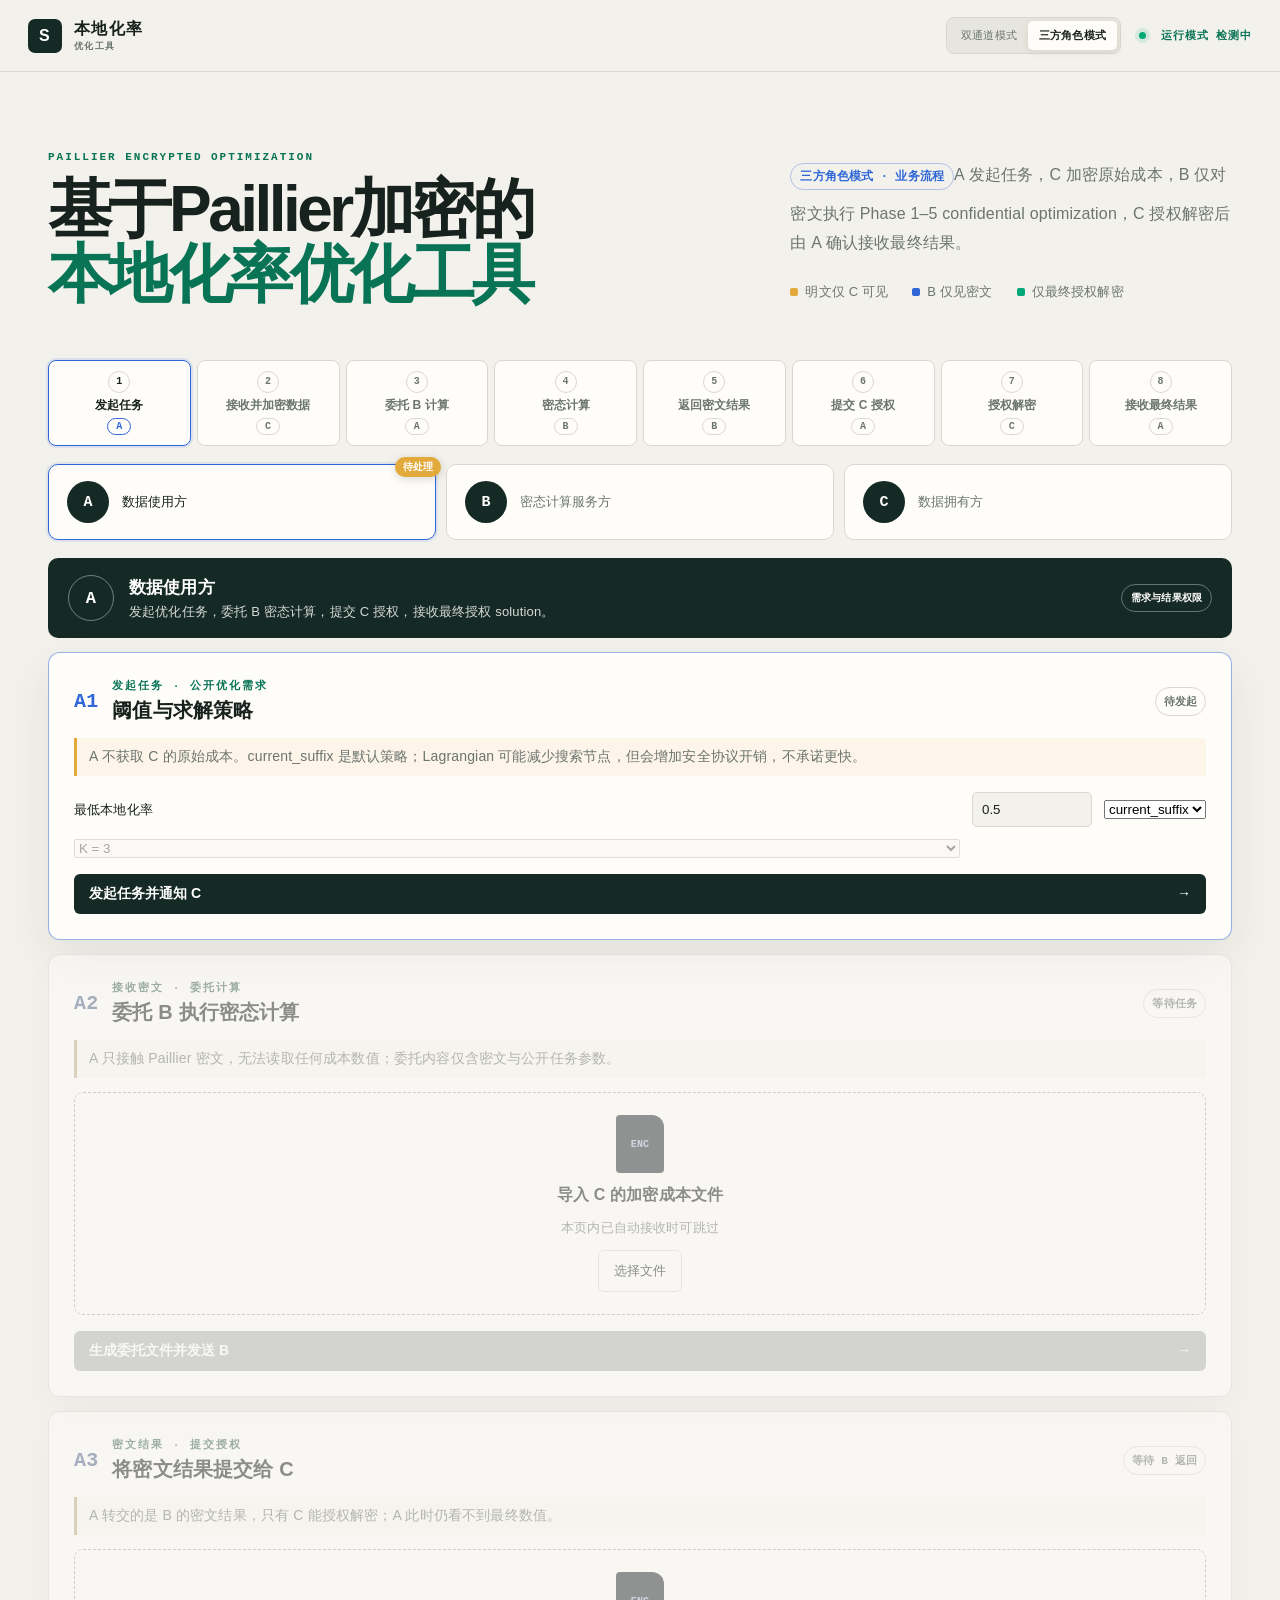
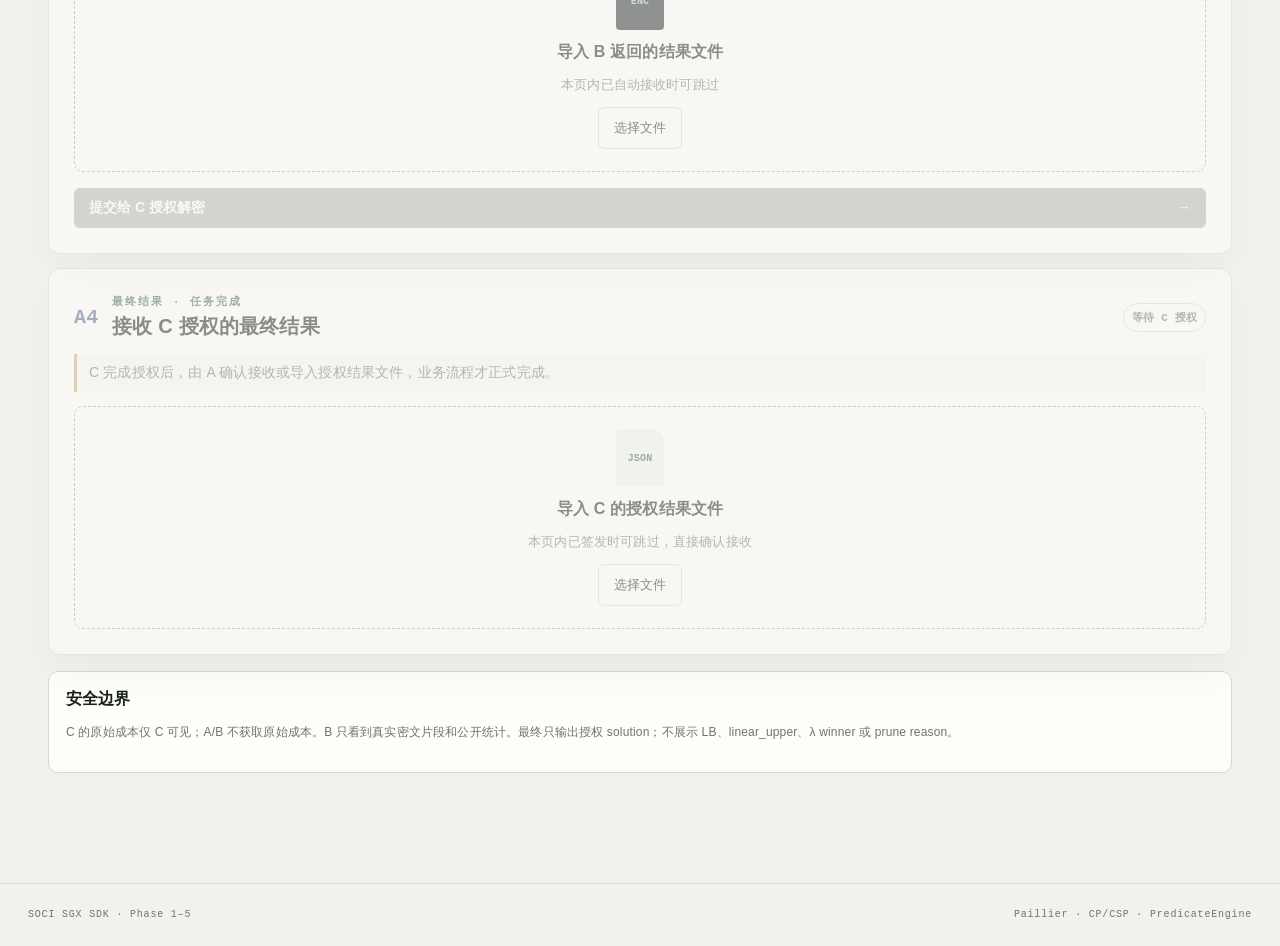
==== commit 05bd3e7c: "demo: finalize three-party handoff, task validation, ETA, 410-row support - three-party: C authoriza" ====
--- a/examples/optimization-demo/workflow.html
+++ b/examples/optimization-demo/workflow.html
@@ -17,8 +17,8 @@
 
   <main class="flow-main">
     <section class="hero">
-      <div><p class="eyebrow">CONFIDENTIAL OPTIMIZATION WORKFLOW</p><h1>三方密态优化<br><em>业务流程</em></h1></div>
-      <div class="hero-copy"><p>A 发起任务，C 加密原始成本，B 仅对密文执行 Phase 1–5 confidential optimization，C 授权解密后 A 获得最终结果。</p><div class="legend"><span><i class="dot raw"></i>明文仅 C 可见</span><span><i class="dot cipher"></i>B 仅见密文</span><span><i class="dot enclave"></i>仅最终授权解密</span></div></div>
+      <div><p class="eyebrow">PAILLIER ENCRYPTED OPTIMIZATION</p><h1>基于Paillier加密的<br><em>本地化率优化工具</em></h1></div>
+      <div class="hero-copy"><p><b class="mode-tag">三方角色模式 · 业务流程</b>A 发起任务，C 加密原始成本，B 仅对密文执行 Phase 1–5 confidential optimization，C 授权解密后由 A 确认接收最终结果。</p><div class="legend"><span><i class="dot raw"></i>明文仅 C 可见</span><span><i class="dot cipher"></i>B 仅见密文</span><span><i class="dot enclave"></i>仅最终授权解密</span></div></div>
     </section>
 
     <nav class="biz-steps" id="bizSteps" aria-label="业务流程进度">
@@ -67,8 +67,11 @@
 
       <article class="flow-card locked" id="aFinalCard">
         <div class="flow-card-head"><span class="big-step">A4</span><div><p class="step-label">最终结果 · 任务完成</p><h2>接收 C 授权的最终结果</h2></div><span class="stage-state">等待 C 授权</span></div>
-        <div class="dropzone compact" id="aFinalDrop"><span class="file-glyph">JSON</span><h3>导入 C 的授权结果文件</h3><p>本页内已自动接收时可跳过</p><input id="aFinalFile" type="file" accept=".json" hidden><button class="secondary-button">选择文件</button></div>
+        <p class="privacy-note">C 完成授权后，由 A 确认接收或导入授权结果文件，业务流程才正式完成。</p>
+        <div id="aFinalNotice" class="package-check hidden"></div>
+        <div class="dropzone compact" id="aFinalDrop"><span class="file-glyph">JSON</span><h3>导入 C 的授权结果文件</h3><p>本页内已签发时可跳过，直接确认接收</p><input id="aFinalFile" type="file" accept=".json" hidden><button class="secondary-button">选择文件</button></div>
         <div id="aFinalResult" class="decrypted-result hidden"></div>
+        <button id="aConfirm" class="primary-action hidden">确认接收最终结果 <b>✓</b></button>
       </article>
     </section>
 
@@ -80,7 +83,7 @@
         <div id="cTaskMeta" class="file-meta hidden"></div>
         <p class="privacy-note">选择 `.xlsx`。加密后 A/B 只能得到不可读密文，明文不会离开本面板。</p>
         <div class="dropzone" id="cPlainDrop"><span class="file-glyph">XLSX</span><h3>选择明文成本文件</h3><input id="cPlainFile" type="file" accept=".xlsx" hidden><button class="secondary-button">选择文件</button></div>
-        <div class="sample-line"><span>标准模板</span><a href="sample-costs.xlsx" download>下载示例数据 ↓</a></div>
+        <div class="sample-line"><span>标准模板</span><span><a href="sample-costs.xlsx" download>10 行示例 ↓</a> · <a href="sample-costs-410.xlsx" download>410 行长任务示例 ↓</a></span></div>
         <div id="cPlainMeta" class="file-meta hidden"></div>
         <button id="cEncrypt" class="primary-action" disabled>按任务加密并导出密文 <b>↓</b></button>
       </article>
--- a/examples/optimization-demo/role-workflow.css
+++ b/examples/optimization-demo/role-workflow.css
@@ -4,6 +4,8 @@
 .compute-progress{margin-top:16px;padding:16px 18px;border:1px solid rgba(47,103,216,.4);border-radius:9px;background:rgba(47,103,216,.05)}.cp-head{display:flex;justify-content:space-between;align-items:baseline;gap:12px}.cp-head b{font-size:15px}.cp-head span{font:700 17px monospace;color:var(--blue)}.cp-bar{height:10px;background:#e0ded5;border-radius:99px;overflow:hidden;margin:11px 0 9px}.cp-bar i{display:block;height:100%;width:0;background:linear-gradient(90deg,var(--blue),var(--green));border-radius:99px;transition:width .25s linear}.cp-meta{display:flex;justify-content:space-between;gap:10px;font-size:13px;color:var(--ink)}.cp-note{display:block;margin-top:8px;font-size:11px;color:var(--muted)}.compute-progress.done{border-color:rgba(0,168,120,.45);background:rgba(0,168,120,.06)}.compute-progress.done .cp-head span{color:var(--green-dark)}
 .compute-error{margin-top:14px;padding:13px 15px;border:1px solid rgba(190,60,50,.45);background:rgba(190,60,50,.06);border-radius:8px;display:flex;align-items:center;justify-content:space-between;gap:12px;font-size:13px;color:#a33}.compute-error .secondary-button{flex:0 0 auto}
 .flow-complete{margin:4px 0 16px;padding:22px;border:1px solid rgba(0,168,120,.5);background:rgba(0,168,120,.08);border-radius:12px;text-align:center}.flow-complete b{display:block;font-size:18px;color:var(--green-dark)}.flow-complete span{display:block;margin-top:6px;font-size:13px;color:var(--muted)}
+.mode-tag{display:inline-block;font:700 12px monospace;color:var(--blue);border:1px solid rgba(47,103,216,.35);padding:4px 9px;border-radius:99px;margin:0 0 10px}
+.compute-progress.estimating .cp-bar i{width:35%!important;animation:indet 1.5s ease-in-out infinite}@keyframes indet{0%{margin-left:0}50%{margin-left:65%}100%{margin-left:0}}
 body.dark .task-params span{background:rgba(255,255,255,.03)}body.dark .cp-bar{background:#2a3530}
 @media(max-width:900px){.biz-steps{grid-template-columns:repeat(4,1fr)}}
 @media(max-width:620px){.role-switch,.input-choice{grid-template-columns:1fr}.role-banner{grid-template-columns:auto 1fr}.role-banner em{grid-column:2}.biz-steps{grid-template-columns:repeat(2,1fr)}}
